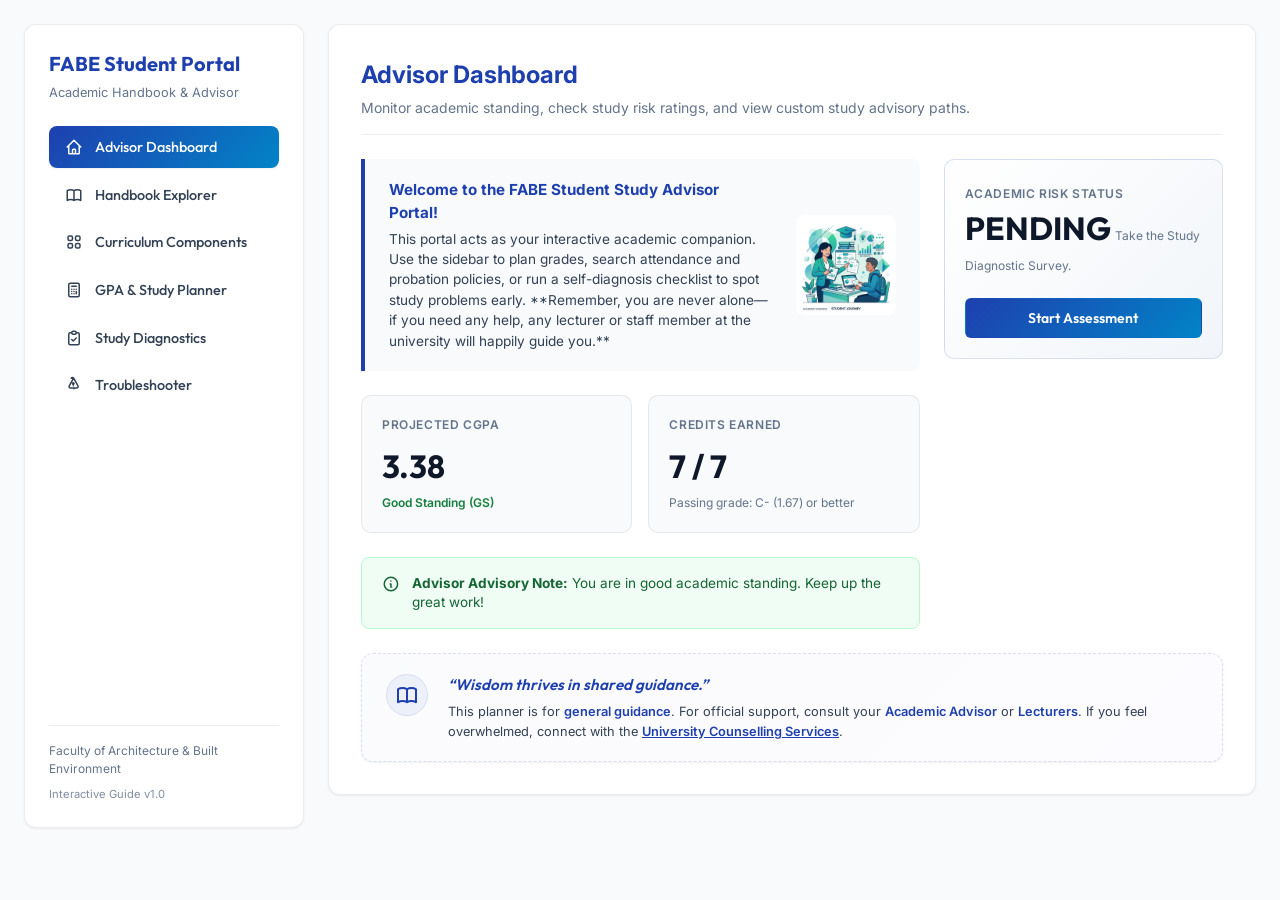
==== Academic Handbook/index.html @ 0830753e "Populate Curriculum Components tab with detailed graduation credits and MPU requirements data" ====
<!DOCTYPE html>
<html lang="en">
<head>
    <meta charset="UTF-8">
    <meta name="viewport" content="width=device-width, initial-scale=1.0">
    <title>FABE Academic Handbook & Student Study Advisor</title>
    <meta name="description" content="Interactive academic advisor, GPA planner, study risk diagnostic tool, and academic regulations explorer for FABE students.">
    <link rel="stylesheet" href="style.css">
</head>
<body>
    <div class="app-container">
        <!-- Sidebar Navigation -->
        <aside class="app-sidebar">
            <div class="sidebar-header">
                <h2>FABE Student Portal</h2>
                <p>Academic Handbook & Advisor</p>
            </div>
            
            <nav>
                <ul class="nav-menu">
                    <li class="nav-item">
                        <button class="active" data-tab="dashboard">
                            <svg viewBox="0 0 24 24"><path stroke-linecap="round" stroke-linejoin="round" stroke-width="2" d="M3 12l2-2m0 0l7-7 7 7M5 10v10a1 1 0 001 1h3m10-11l2 2m-2-2v10a1 1 0 01-1 1h-3m-6 0a1 1 0 001-1v-4a1 1 0 011-1h2a1 1 0 011 1v4a1 1 0 001 1m-6 0h6"/></svg>
                            Advisor Dashboard
                        </button>
                    </li>
                    <li class="nav-item">
                        <button data-tab="search">
                            <svg viewBox="0 0 24 24"><path stroke-linecap="round" stroke-linejoin="round" stroke-width="2" d="M12 6.253v13m0-13C10.832 5.477 9.246 5 7.5 5S4.168 5.477 3 6.253v13C4.168 18.477 5.754 18 7.5 18s3.332.477 4.5 1.253m0-13C13.168 5.477 14.754 5 16.5 5c1.747 0 3.332.477 4.5 1.253v13C19.832 18.477 18.247 18 16.5 18c-1.746 0-3.332.477-4.5 1.253"/></svg>
                            Handbook Explorer
                        </button>
                    </li>
                    <li class="nav-item">
                        <button data-tab="curriculum">
                            <svg viewBox="0 0 24 24" fill="none" stroke="currentColor" stroke-width="2"><path stroke-linecap="round" stroke-linejoin="round" d="M4 6a2 2 0 012-2h2a2 2 0 012 2v2a2 2 0 01-2 2H6a2 2 0 01-2-2V6zM14 6a2 2 0 012-2h2a2 2 0 012 2v2a2 2 0 01-2 2h-2a2 2 0 01-2-2V6zM4 16a2 2 0 012-2h2a2 2 0 012 2v2a2 2 0 01-2 2H6a2 2 0 01-2-2v-2zM14 16a2 2 0 012-2h2a2 2 0 012 2v2a2 2 0 01-2 2h-2a2 2 0 01-2-2v-2z"/></svg>
                            Curriculum Components
                        </button>
                    </li>
                    <li class="nav-item">
                        <button data-tab="planner">
                            <svg viewBox="0 0 24 24"><path stroke-linecap="round" stroke-linejoin="round" stroke-width="2" d="M9 7h6m0 10v-3m-3 3h.01M9 17h.01M9 14h.01M12 14h.01M15 11h.01M12 11h.01M9 11h.01M7 21h10a2 2 0 002-2V5a2 2 0 00-2-2H7a2 2 0 00-2 2v14a2 2 0 002 2z"/></svg>
                            GPA & Study Planner
                        </button>
                    </li>
                    <li class="nav-item">
                        <button data-tab="diagnose">
                            <svg viewBox="0 0 24 24"><path stroke-linecap="round" stroke-linejoin="round" stroke-width="2" d="M9 5H7a2 2 0 00-2 2v12a2 2 0 002 2h10a2 2 0 002-2V7a2 2 0 00-2-2h-2M9 5a2 2 0 002 2h2a2 2 0 002-2M9 5a2 2 0 012-2h2a2 2 0 012 2m-6 9l2 2 4-4"/></svg>
                            Study Diagnostics
                        </button>
                    </li>
                    <li class="nav-item">
                        <button data-tab="tree">
                            <svg viewBox="0 0 24 24"><path stroke-linecap="round" stroke-linejoin="round" stroke-width="2" d="M8.257 3.099c.765-1.36 2.722-1.36 3.486 0l5.58 9.92c.75 1.334-.213 2.98-1.742 2.98H7.42c-1.53 0-2.493-1.646-1.743-2.98l5.58-9.92zM11 13h.01M12 17h.01M12 10a1 1 0 11-2 0 1 1 0 012 0z"/></svg>
                            Troubleshooter
                        </button>
                    </li>
                </ul>
            </nav>
            
            <div class="sidebar-footer">
                <div>Faculty of Architecture & Built Environment</div>
                <div style="font-size: 0.7rem; opacity: 0.8;">Interactive Guide v1.0</div>
            </div>
        </aside>

        <!-- Main Content Area -->
        <main class="app-content">
            
            <!-- PANEL 1: DASHBOARD -->
            <div class="panel-card" id="dashboard-panel">
                <header class="panel-header">
                    <h1 class="panel-title">Advisor Dashboard</h1>
                    <p class="panel-subtitle">Monitor academic standing, check study risk ratings, and view custom study advisory paths.</p>
                </header>

                <div class="dashboard-grid">
                    <div class="dashboard-main">
                        <div class="info-box">
                            <div class="info-box-text">
                                <h4>Welcome to the FABE Student Study Advisor Portal!</h4>
                                <p>This portal acts as your interactive academic companion. Use the sidebar to plan grades, search attendance and probation policies, or run a self-diagnosis checklist to spot study problems early. **Remember, you are never alone—if you need any help, any lecturer or staff member at the university will happily guide you.**</p>
                            </div>
                            <img src="advisor_illustration.png" alt="Academic Advisor" class="info-box-img">
                        </div>

                        <div class="metric-row">
                            <div class="stat-card">
                                <span class="stat-label">Projected CGPA</span>
                                <span class="stat-val" id="dash-cgpa-val">0.00</span>
                                <span class="stat-desc" id="dash-standing-val">Good Standing (GS)</span>
                            </div>
                            <div class="stat-card">
                                <span class="stat-label">Credits Earned</span>
                                <span class="stat-val" id="dash-credits-val">0 / 0</span>
                                <span class="stat-desc">Passing grade: C- (1.67) or better</span>
                            </div>
                        </div>

                        <div id="dash-advisor-advice">
                            <!-- Injected dynamically based on CGPA status -->
                        </div>
                    </div>

                    <div class="dashboard-side">
                        <div class="stat-card" style="background: linear-gradient(135deg, var(--bg-secondary) 0%, var(--bg-tertiary) 100%); min-height: 200px; display: flex; flex-direction: column; justify-content: space-between; border-color: rgba(30, 64, 175, 0.15);">
                            <div>
                                <span class="stat-label">Academic Risk Status</span>
                                <span class="stat-val" id="dash-risk-val">PENDING</span>
                                <span class="stat-desc" id="dash-risk-desc" style="margin-top: 0.5rem; line-height: 1.4;">Take the diagnostic questionnaire to evaluate your academic safety score.</span>
                            </div>
                            <div class="dash-assessment-actions" style="margin-top: 1rem; display: flex; flex-direction: column; gap: 0.5rem; width: 100%;">
                                <button class="btn btn-primary" id="dash-start-assessment-btn" style="width: 100%; justify-content: center;">
                                    Start Assessment
                                </button>
                                <button class="btn btn-secondary" id="dash-view-results-btn" style="width: 100%; justify-content: center; display: none;">
                                    View Results
                                </button>
                                <button class="btn btn-accent" id="dash-retake-assessment-btn" style="width: 100%; justify-content: center; display: none;">
                                    Retake Assessment
                                </button>
                            </div>
                        </div>
                    </div>
                </div>
                <!-- Advisory Wisdom & Disclaimer -->
                <div class="wisdom-card" style="margin-top: 1.5rem;">
                    <div class="wisdom-icon">
                        <svg width="24" height="24" fill="none" stroke="currentColor" stroke-width="2" viewBox="0 0 24 24"><path stroke-linecap="round" stroke-linejoin="round" d="M12 6.253v13m0-13C10.832 5.477 9.246 5 7.5 5S4.168 5.477 3 6.253v13C4.168 18.477 5.754 18 7.5 18s3.332.477 4.5 1.253m0-13C13.168 5.477 14.754 5 16.5 5c1.747 0 3.332.477 4.5 1.253v13C19.832 18.477 18.247 18 16.5 18c-1.746 0-3.332.477-4.5 1.253"/></svg>
                    </div>
                    <div class="wisdom-content">
                        <p class="wisdom-text">“Wisdom thrives in shared guidance.”</p>
                        <p class="wisdom-disclaimer">This planner is for <strong>general guidance</strong>. For official support, consult your <strong>Academic Advisor</strong> or <strong>Lecturers</strong>. If you feel overwhelmed, connect with the <a href="https://klust.edu.my/current-students/klust-counselling-services/" target="_blank" style="color: var(--color-blue); font-weight: 600; text-decoration: underline;">University Counselling Services</a>.</p>
                    </div>
                </div>
            </div>

            <!-- PANEL 2: HANDBOOK SEARCH -->
            <div class="panel-card" id="search-panel" style="display: none;">
                <header class="panel-header">
                    <h1 class="panel-title">Handbook Explorer</h1>
                    <p class="panel-subtitle">Search rules on attendance limits, repeats, graduation benchmarks, and deferment guidelines.</p>
                </header>

                <div class="search-wrapper">
                    <div class="search-box-container">
                        <svg fill="none" stroke="currentColor" viewBox="0 0 24 24"><path stroke-linecap="round" stroke-linejoin="round" stroke-width="2" d="M21 21l-6-6m2-5a7 7 0 11-14 0 7 7 0 0114 0z"/></svg>
                        <input type="text" class="search-input" id="faq-search-input" placeholder="Search regulations (e.g., 'attendance', 'probation', 'repeating')...">
                    </div>

                    <div class="faq-list" id="faq-list-container">
                        <!-- Populated dynamically -->
                    </div>
                </div>
            </div>

            <!-- PANEL 2.5: CURRICULUM COMPONENTS -->
            <div class="panel-card" id="curriculum-panel" style="display: none;">
                <header class="panel-header">
                    <h1 class="panel-title">Curriculum Structure & Components</h1>
                    <p class="panel-subtitle">Understand the credit requirements, course classifications, and MPU categories at FABE.</p>
                </header>

                <div class="curriculum-layout" style="display: flex; flex-direction: column; gap: 2rem;">
                    <!-- Overview section -->
                    <div style="background: linear-gradient(135deg, rgba(30, 64, 175, 0.02) 0%, rgba(109, 40, 217, 0.02) 100%); border: 1px solid var(--border-color); border-radius: 12px; padding: 1.5rem;">
                        <h2 style="font-family: var(--font-heading); color: var(--text-primary); margin-bottom: 0.5rem; font-size: 1.4rem; font-weight: 700;">Curriculum Structure</h2>
                        <p style="font-size: 0.95rem; color: var(--text-secondary); line-height: 1.6; margin-bottom: 1.5rem;">
                            Each academic program is composed of three main categories of subjects. Students must fulfill the credit requirements for all categories to be eligible for graduation.
                        </p>
                        
                        <div class="curriculum-grid" style="display: grid; grid-template-columns: repeat(auto-fit, minmax(280px, 1fr)); gap: 1.25rem;">
                            <!-- Category 1 -->
                            <div class="stat-card" style="display: flex; flex-direction: column; gap: 0.5rem; height: 100%; border-color: rgba(30, 64, 175, 0.1); background: var(--bg-primary);">
                                <h3 style="font-family: var(--font-heading); font-size: 1.1rem; color: var(--color-blue); font-weight: 700;">1. Core Courses</h3>
                                <p style="font-size: 0.85rem; color: var(--text-secondary); line-height: 1.5;">
                                    These are compulsory major subjects that form the fundamental knowledge of your chosen field of study. The detailed list of core courses for each semester can be found in the <span style="font-weight: 600; color: var(--color-blue);">GPA & Study Planner</span> tab.
                                </p>
                            </div>
                            <!-- Category 2 -->
                            <div class="stat-card" style="display: flex; flex-direction: column; gap: 0.5rem; height: 100%; border-color: rgba(30, 64, 175, 0.1); background: var(--bg-primary);">
                                <h3 style="font-family: var(--font-heading); font-size: 1.1rem; color: var(--color-emerald); font-weight: 700;">2. MPU / University Subjects</h3>
                                <p style="font-size: 0.85rem; color: var(--text-secondary); line-height: 1.5;">
                                    These are compulsory subjects mandated by the Ministry of Higher Education Malaysia. All students must pass these subjects. The specific requirements and subject options for Diploma and Bachelor programs are detailed below on this page.
                                </p>
                            </div>
                            <!-- Category 3 -->
                            <div class="stat-card" style="display: flex; flex-direction: column; gap: 0.5rem; height: 100%; border-color: rgba(30, 64, 175, 0.1); background: var(--bg-primary);">
                                <h3 style="font-family: var(--font-heading); font-size: 1.1rem; color: var(--color-amber); font-weight: 700;">3. Elective Courses</h3>
                                <p style="font-size: 0.85rem; color: var(--text-secondary); line-height: 1.5;">
                                    These courses allow students to explore specific areas of interest within their broader field. Students can choose from a predefined list of subjects to meet the elective credit requirements.
                                </p>
                            </div>
                        </div>
                    </div>

                    <!-- Graduation Progress Section -->
                    <div style="border: 1px solid var(--border-color); border-radius: 12px; padding: 1.5rem; background: var(--bg-secondary);">
                        <h2 style="font-family: var(--font-heading); color: var(--text-primary); margin-bottom: 0.5rem; font-size: 1.4rem; font-weight: 700;">Tracking Graduation Progress</h2>
                        <p style="font-size: 0.95rem; color: var(--text-secondary); line-height: 1.6; margin-bottom: 1rem;">
                            To graduate, a student must successfully complete all required credits from the three subject categories. Select a program below to inspect its credit distribution.
                        </p>

                        <!-- Program Selectors -->
                        <div class="program-selector-buttons" id="curr-program-selectors" style="display: flex; gap: 0.5rem; flex-wrap: wrap; margin-bottom: 1.5rem;">
                            <!-- Rendered dynamically -->
                        </div>

                        <!-- Active Program Credit Card -->
                        <div id="curr-credit-card-container">
                            <!-- Rendered dynamically -->
                        </div>
                    </div>

                    <!-- MPU Details Section -->
                    <div style="border: 1px solid var(--border-color); border-radius: 12px; padding: 1.5rem; background: var(--bg-secondary);">
                        <h2 style="font-family: var(--font-heading); color: var(--text-primary); margin-bottom: 0.5rem; font-size: 1.4rem; font-weight: 700;">MPU / University Subjects Details</h2>
                        <p style="font-size: 0.95rem; color: var(--text-secondary); line-height: 1.6; margin-bottom: 1rem;">
                            The tables below show the required subjects and selection rules for each program level.
                        </p>

                        <!-- Student Category Selectors -->
                        <div class="mpu-selector-buttons" id="curr-mpu-selectors" style="display: flex; gap: 0.5rem; flex-wrap: wrap; margin-bottom: 1.5rem;">
                            <!-- Rendered dynamically -->
                        </div>

                        <!-- Active MPU Rules and Tables -->
                        <div id="curr-mpu-tables-container" style="display: flex; flex-direction: column; gap: 1.5rem;">
                            <!-- Rendered dynamically -->
                        </div>
                    </div>

                    <!-- Advisory Wisdom Card -->
                    <div class="wisdom-card">
                        <div class="wisdom-icon">
                            <svg width="24" height="24" fill="none" stroke="currentColor" stroke-width="2" viewBox="0 0 24 24"><path stroke-linecap="round" stroke-linejoin="round" d="M12 6.253v13m0-13C10.832 5.477 9.246 5 7.5 5S4.168 5.477 3 6.253v13C4.168 18.477 5.754 18 7.5 18s3.332.477 4.5 1.253m0-13C13.168 5.477 14.754 5 16.5 5c1.747 0 3.332.477 4.5 1.253v13C19.832 18.477 18.247 18 16.5 18c-1.746 0-3.332.477-4.5 1.253"/></svg>
                        </div>
                        <div class="wisdom-content">
                            <p class="wisdom-text">“Wisdom thrives in shared guidance.”</p>
                            <p class="wisdom-disclaimer">This planner is for <strong>general guidance</strong>. For official support, consult your <strong>Academic Advisor</strong> or <strong>Lecturers</strong>. If you feel overwhelmed, connect with the <a href="https://klust.edu.my/current-students/klust-counselling-services/" target="_blank" style="color: var(--color-blue); font-weight: 600; text-decoration: underline;">University Counselling Services</a>.</p>
                        </div>
                    </div>
                </div>
            </div>

            <!-- PANEL 3: GPA PLANNER -->
            <div class="panel-card" id="planner-panel" style="display: none;">
                <header class="panel-header">
                    <h1 class="panel-title">GPA & Study Planner</h1>
                    <p class="panel-subtitle">Import your syllabus path, log current semesters, and simulate grades to forecast CGPA.</p>
                </header>

                <div class="planner-layout">
                    <!-- Setup and Import Row -->
                    <div class="setup-card">
                        <div class="form-group">
                            <label for="planner-program-select">Load Syllabus Template</label>
                            <select class="select-input" id="planner-program-select">
                                <!-- Populated dynamically -->
                            </select>
                        </div>
                        <div style="margin-left: auto; display: flex; gap: 0.5rem;">
                            <button class="btn btn-secondary" id="btn-clear-planner">Reset Planner</button>
                            <button class="btn btn-accent" id="btn-print-planner">
                                <svg width="16" height="16" fill="none" stroke="currentColor" stroke-width="2" viewBox="0 0 24 24"><path stroke-linecap="round" stroke-linejoin="round" d="M17 17h2a2 2 0 002-2v-4a2 2 0 00-2-2H5a2 2 0 00-2 2v4a2 2 0 002 2h2m2 4h10a2 2 0 002-2v-4a2 2 0 00-2-2H9a2 2 0 00-2 2v4a2 2 0 002 2zm8-12V5a2 2 0 00-2-2H9a2 2 0 00-2 2v4h10z"/></svg>
                                Print Plan
                            </button>
                            <button class="btn btn-primary" id="btn-add-semester">+ Add Semester</button>
                        </div>
                    </div>

                    <!-- Planner Summary Cards -->
                    <div class="metric-row">
                        <div class="stat-card">
                            <span class="stat-label">Projected CGPA</span>
                            <span class="stat-val" id="planner-cgpa-val">0.00</span>
                            <span class="stat-desc">Target CGPA needed: 2.00+</span>
                        </div>
                        <div class="stat-card">
                            <span class="stat-label">Planned Credits</span>
                            <span class="stat-val" id="planner-credits-val">0</span>
                            <span class="stat-desc">Fails excluded from completed count</span>
                        </div>
                    </div>

                    <div id="planner-alerts-container">
                        <!-- Warnings injected dynamically -->
                    </div>

                    <!-- Semesters List -->
                    <div class="semesters-container" id="semesters-container">
                        <!-- Populated dynamically -->
                    </div>
                </div>
                <!-- Advisory Wisdom & Disclaimer -->
                <div class="wisdom-card" style="margin-top: 1.5rem;">
                    <div class="wisdom-icon">
                        <svg width="24" height="24" fill="none" stroke="currentColor" stroke-width="2" viewBox="0 0 24 24"><path stroke-linecap="round" stroke-linejoin="round" d="M12 6.253v13m0-13C10.832 5.477 9.246 5 7.5 5S4.168 5.477 3 6.253v13C4.168 18.477 5.754 18 7.5 18s3.332.477 4.5 1.253m0-13C13.168 5.477 14.754 5 16.5 5c1.747 0 3.332.477 4.5 1.253v13C19.832 18.477 18.247 18 16.5 18c-1.746 0-3.332.477-4.5 1.253"/></svg>
                    </div>
                    <div class="wisdom-content">
                        <p class="wisdom-text">“Wisdom thrives in shared guidance.”</p>
                        <p class="wisdom-disclaimer">This planner is for <strong>general guidance</strong>. For official support, consult your <strong>Academic Advisor</strong> or <strong>Lecturers</strong>. If you feel overwhelmed, connect with the <a href="https://klust.edu.my/current-students/klust-counselling-services/" target="_blank" style="color: var(--color-blue); font-weight: 600; text-decoration: underline;">University Counselling Services</a>.</p>
                    </div>
                </div>
            </div>

            <!-- PANEL 4: STUDY DIAGNOSTIC -->
            <div class="panel-card" id="diagnose-panel" style="display: none;">
                <header class="panel-header">
                    <h1 class="panel-title">Academic Study Diagnostic</h1>
                    <p class="panel-subtitle">A self-assessment survey designed to highlight study obstacles and supply recovery tips.</p>
                </header>

                <!-- Screen 1: Intro -->
                <div class="survey-screen" id="survey-intro">
                    <div style="text-align: center; max-width: 600px; margin: 3rem auto;">
                        <svg width="64" height="64" fill="none" stroke="var(--color-blue)" viewBox="0 0 24 24" style="margin-bottom: 1.5rem;"><path stroke-linecap="round" stroke-linejoin="round" stroke-width="1.5" d="M9 5H7a2 2 0 00-2 2v12a2 2 0 002 2h10a2 2 0 002-2V7a2 2 0 00-2-2h-2M9 5a2 2 0 002 2h2a2 2 0 002-2M9 5a2 2 0 012-2h2a2 2 0 012 2m-3 7h3m-3 4h3m-6-4h.01M9 16h.01"/></svg>
                        <h3 style="font-family: var(--font-heading); font-size: 1.5rem; margin-bottom: 0.75rem;">Study Habits & Risk Assessment</h3>
                        <p style="color: var(--text-secondary); line-height: 1.6; margin-bottom: 1.5rem;">
                            Answer 7 simple questions about your class attendance, submissions, time management, and study environment. We will analyze your inputs and generate a customized action plan with recommendations from the Academic Handbook.
                        </p>
                        <button class="btn btn-primary" id="btn-start-survey">Begin Assessment</button>
                    </div>
                </div>

                <!-- Screen 2: Wizard -->
                <div class="survey-screen" id="survey-wizard" style="display: none;">
                    <div class="diagnostic-wizard">
                        <div class="wizard-progress">
                            <div class="progress-bar-container">
                                <div class="progress-bar-fill" id="survey-progress-bar"></div>
                            </div>
                            <span class="progress-text" id="survey-progress-text">Question 1 of 7</span>
                        </div>

                        <div id="wizard-body">
                            <!-- Question rendered dynamically -->
                        </div>

                        <div class="wizard-actions">
                            <button class="btn btn-secondary" id="btn-survey-prev" disabled>Back</button>
                            <button class="btn btn-primary" id="btn-survey-next" disabled>Next</button>
                        </div>
                    </div>
                </div>

                <!-- Screen 3: Results -->
                <div class="survey-screen" id="survey-results" style="display: none;">
                    <div class="results-card">
                        <div class="result-header-badge" id="result-badge">
                            <!-- Risk label and score -->
                        </div>
                        
                        <div id="result-standing-text" style="color: var(--text-secondary); line-height: 1.6;">
                            <!-- Brief explanation -->
                        </div>

                        <div class="checklist-card" style="border: 1px solid var(--border-color); border-radius: 10px; padding: 1.5rem;">
                            <div class="checklist-title-area">
                                <h4 style="font-family: var(--font-heading); color: var(--color-blue); font-size: 1.05rem;">Recommended Recovery Checklist</h4>
                            </div>
                            <ul class="steps-checklist" id="result-checklist" style="margin-top: 1rem;">
                                <!-- Actions checklist list items -->
                            </ul>
                        </div>
                        <!-- Advisory Wisdom & Disclaimer -->
                        <div class="wisdom-card" style="margin-top: 1.5rem; border-color: rgba(30, 64, 175, 0.1);">
                            <div class="wisdom-icon">
                                <svg width="24" height="24" fill="none" stroke="currentColor" stroke-width="2" viewBox="0 0 24 24"><path stroke-linecap="round" stroke-linejoin="round" d="M12 6.253v13m0-13C10.832 5.477 9.246 5 7.5 5S4.168 5.477 3 6.253v13C4.168 18.477 5.754 18 7.5 18s3.332.477 4.5 1.253m0-13C13.168 5.477 14.754 5 16.5 5c1.747 0 3.332.477 4.5 1.253v13C19.832 18.477 18.247 18 16.5 18c-1.746 0-3.332.477-4.5 1.253"/></svg>
                            </div>
                            <div class="wisdom-content">
                                <p class="wisdom-text">“Wisdom thrives in shared guidance.”</p>
                                <p class="wisdom-disclaimer">This planner is for <strong>general guidance</strong>. For official support, consult your <strong>Academic Advisor</strong> or <strong>Lecturers</strong>. If you feel overwhelmed, connect with the <a href="https://klust.edu.my/current-students/klust-counselling-services/" target="_blank" style="color: var(--color-blue); font-weight: 600; text-decoration: underline;">University Counselling Services</a>.</p>
                            </div>
                        </div>

                        <div style="display: flex; gap: 0.5rem; justify-content: flex-end; margin-top: 1.5rem;">
                            <button class="btn btn-secondary" id="btn-survey-restart">Retake Assessment</button>
                        </div>
                    </div>
                </div>
            </div>

            <!-- PANEL 5: TROUBLESHOOTER (DECISION TREE) -->
            <div class="panel-card" id="tree-panel" style="display: none;">
                <header class="panel-header">
                    <h1 class="panel-title">Academic Troubleshooter</h1>
                    <p class="panel-subtitle">Interactive decision tree guiding you to the right forms and rules for your current issues.</p>
                </header>

                <div class="tree-container">
                    <div class="tree-bubble">
                        <p class="tree-question" id="tree-node-text">What academic issue are you facing today?</p>
                    </div>

                    <div class="tree-choices" id="tree-node-choices">
                        <!-- Choices buttons populated dynamically -->
                    </div>
                </div>
                
                <div style="display: flex; justify-content: flex-end; margin-top: 1rem;">
                    <button class="btn btn-secondary" id="btn-tree-restart">Restart Troubleshooter</button>
                </div>
            </div>
            
        </main>
    </div>

    <!-- Scripts -->
    <script src="handbook_data.js"></script>
    <script src="app.js"></script>
</body>
</html>
---- Academic Handbook/style.css ----
@import url('https://fonts.googleapis.com/css2?family=Outfit:wght@300;400;500;600;700&family=Inter:wght@300;400;500;600&display=swap');

:root {
    --bg-primary: #f8fafc;
    --bg-secondary: #ffffff;
    --bg-tertiary: #f1f5f9;
    --glass-bg: rgba(255, 255, 255, 0.9);
    --glass-border: rgba(15, 23, 42, 0.08);
    --border-color: rgba(15, 23, 42, 0.08);
    
    --color-cyan: #0284c7;
    --color-blue: #1e40af;
    --color-emerald: #15803d;
    --color-amber: #b45309;
    --color-crimson: #be123c;
    --color-purple: #6d28d9;
    
    --text-primary: #0f172a;
    --text-secondary: #334155;
    --text-muted: #64748b;
    
    --shadow-sm: 0 1px 3px 0 rgba(0, 0, 0, 0.05), 0 1px 2px -1px rgba(0, 0, 0, 0.05);
    --shadow-md: 0 4px 6px -1px rgba(0, 0, 0, 0.05), 0 2px 4px -2px rgba(0, 0, 0, 0.05);
    --shadow-lg: 0 10px 15px -3px rgba(0, 0, 0, 0.08), 0 4px 6px -4px rgba(0, 0, 0, 0.08);
    --shadow-glow: 0 0 10px rgba(30, 64, 175, 0.1);
    
    --font-heading: 'Outfit', sans-serif;
    --font-body: 'Inter', sans-serif;
    
    --transition-fast: 0.2s ease;
    --transition-normal: 0.3s cubic-bezier(0.4, 0, 0.2, 1);
}

* {
    margin: 0;
    padding: 0;
    box-sizing: border-box;
}

body {
    background-color: var(--bg-primary);
    color: var(--text-primary);
    font-family: var(--font-body);
    min-height: 100vh;
    line-height: 1.5;
}

/* Dashboard Layout */
.app-container {
    max-width: 1400px;
    margin: 0 auto;
    padding: 1.5rem;
    display: flex;
    gap: 1.5rem;
    min-height: calc(100vh - 3rem);
}

/* Sidebar Navigation */
.app-sidebar {
    width: 280px;
    flex-shrink: 0;
    background: var(--bg-secondary);
    border: 1px solid var(--border-color);
    border-radius: 12px;
    padding: 1.5rem;
    display: flex;
    flex-direction: column;
    gap: 1.5rem;
    box-shadow: var(--shadow-sm);
}

.sidebar-header {
    display: flex;
    flex-direction: column;
    gap: 0.25rem;
}

.sidebar-header h2 {
    font-size: 1.25rem;
    color: var(--color-blue);
    font-family: var(--font-heading);
}

.sidebar-header p {
    font-size: 0.8rem;
    color: var(--text-muted);
}

.nav-menu {
    list-style: none;
    display: flex;
    flex-direction: column;
    gap: 0.35rem;
}

.nav-item button {
    width: 100%;
    text-align: left;
    background: none;
    border: none;
    padding: 0.75rem 1rem;
    border-radius: 8px;
    font-family: var(--font-heading);
    font-size: 0.9rem;
    font-weight: 500;
    color: var(--text-secondary);
    cursor: pointer;
    display: flex;
    align-items: center;
    gap: 0.75rem;
    transition: var(--transition-fast);
}

.nav-item button:hover {
    background: var(--bg-tertiary);
    color: var(--color-blue);
}

.nav-item button.active {
    background: linear-gradient(135deg, var(--color-blue) 0%, var(--color-cyan) 100%);
    color: #ffffff;
    box-shadow: var(--shadow-sm);
}

.nav-item button svg {
    width: 18px;
    height: 18px;
    fill: none;
    stroke: currentColor;
    stroke-width: 2;
}

.sidebar-footer {
    margin-top: auto;
    padding-top: 1rem;
    border-top: 1px solid var(--border-color);
    font-size: 0.75rem;
    color: var(--text-muted);
    display: flex;
    flex-direction: column;
    gap: 0.5rem;
}

/* Content Area */
.app-content {
    flex-grow: 1;
    display: flex;
    flex-direction: column;
    gap: 1.5rem;
    min-width: 0;
}

.panel-card {
    background: var(--bg-secondary);
    border: 1px solid var(--border-color);
    border-radius: 12px;
    padding: 2rem;
    box-shadow: var(--shadow-sm);
    min-height: 500px;
}

.panel-header {
    margin-bottom: 1.5rem;
    border-bottom: 1px solid var(--border-color);
    padding-bottom: 1rem;
}

.panel-title {
    font-size: 1.5rem;
    color: var(--color-blue);
    margin-bottom: 0.25rem;
}

.panel-subtitle {
    font-size: 0.875rem;
    color: var(--text-muted);
}

/* Dashboard Tab Styles */
.dashboard-grid {
    display: grid;
    grid-template-columns: 2fr 1fr;
    gap: 1.5rem;
}

@media (max-width: 1024px) {
    .dashboard-grid {
        grid-template-columns: 1fr;
    }
}

.metric-row {
    display: grid;
    grid-template-columns: repeat(auto-fit, minmax(200px, 1fr));
    gap: 1rem;
    margin-bottom: 1.5rem;
}

.stat-card {
    background: var(--bg-primary);
    border: 1px solid var(--border-color);
    padding: 1.25rem;
    border-radius: 10px;
    display: flex;
    flex-direction: column;
    justify-content: space-between;
    min-height: 110px;
    transition: var(--transition-fast);
}

.stat-card:hover {
    border-color: var(--color-blue);
    transform: translateY(-2px);
}

.stat-label {
    font-size: 0.75rem;
    text-transform: uppercase;
    letter-spacing: 0.05em;
    font-weight: 600;
    color: var(--text-muted);
}

.stat-val {
    font-size: 2rem;
    font-weight: 700;
    font-family: var(--font-heading);
    color: var(--text-primary);
    margin-top: 0.5rem;
}

.stat-desc {
    font-size: 0.75rem;
    color: var(--text-muted);
    margin-top: 0.25rem;
}

.stat-desc.danger { color: var(--color-crimson); font-weight: 600; }
.stat-desc.warning { color: var(--color-amber); font-weight: 600; }
.stat-desc.success { color: var(--color-emerald); font-weight: 600; }

.info-box {
    background: var(--bg-primary);
    border-left: 4px solid var(--color-blue);
    padding: 1.25rem 1.5rem;
    border-radius: 0 8px 8px 0;
    margin-bottom: 1.5rem;
    display: flex;
    align-items: center;
    gap: 1.5rem;
}

.info-box-text {
    flex-grow: 1;
}

.info-box-img {
    width: 100px;
    height: 100px;
    object-fit: contain;
    border-radius: 8px;
    flex-shrink: 0;
    display: block;
}

@media (max-width: 580px) {
    .info-box {
        flex-direction: column-reverse;
        align-items: flex-start;
        gap: 1rem;
    }
}

.info-box h4 {
    color: var(--color-blue);
    font-size: 0.95rem;
    margin-bottom: 0.25rem;
}

.info-box p {
    font-size: 0.85rem;
    color: var(--text-secondary);
}

/* Search Tab Styles */
.search-wrapper {
    display: flex;
    flex-direction: column;
    gap: 1.5rem;
}

.search-box-container {
    position: relative;
}

.search-input {
    width: 100%;
    padding: 0.85rem 1rem 0.85rem 2.75rem;
    border-radius: 10px;
    border: 1px solid var(--border-color);
    font-family: var(--font-body);
    font-size: 0.95rem;
    background: var(--bg-primary);
    color: var(--text-primary);
    transition: var(--transition-fast);
}

.search-input:focus {
    outline: none;
    border-color: var(--color-blue);
    background: var(--bg-secondary);
    box-shadow: 0 0 0 3px rgba(30, 64, 175, 0.1);
}

.search-box-container svg {
    position: absolute;
    left: 1rem;
    top: 50%;
    transform: translateY(-50%);
    width: 18px;
    height: 18px;
    color: var(--text-muted);
    pointer-events: none;
}

.faq-list {
    display: flex;
    flex-direction: column;
    gap: 0.75rem;
}

.faq-item {
    border: 1px solid var(--border-color);
    border-radius: 8px;
    overflow: hidden;
    background: var(--bg-secondary);
    transition: var(--transition-fast);
}

.faq-item:hover {
    border-color: rgba(30, 64, 175, 0.3);
}

.faq-question {
    width: 100%;
    padding: 1.25rem;
    text-align: left;
    background: none;
    border: none;
    font-family: var(--font-heading);
    font-size: 1rem;
    font-weight: 600;
    color: var(--text-primary);
    cursor: pointer;
    display: flex;
    justify-content: space-between;
    align-items: center;
}

.faq-question svg {
    width: 18px;
    height: 18px;
    transition: transform var(--transition-fast);
}

.faq-item.active .faq-question svg {
    transform: rotate(180deg);
    color: var(--color-blue);
}

.faq-answer {
    padding: 0 1.25rem 1.25rem 1.25rem;
    font-size: 0.9rem;
    color: var(--text-secondary);
    line-height: 1.6;
    display: none;
    border-top: 1px dashed var(--border-color);
    background: var(--bg-primary);
}

.faq-answer p {
    margin-bottom: 0.75rem;
}

.faq-answer p:last-child {
    margin-bottom: 0;
}

.faq-answer strong {
    color: var(--text-primary);
}

.faq-answer ul, .faq-answer ol {
    margin-left: 1.5rem;
    margin-bottom: 0.75rem;
}

.faq-category-badge {
    font-size: 0.7rem;
    padding: 0.15rem 0.5rem;
    border-radius: 4px;
    background: var(--bg-tertiary);
    color: var(--text-muted);
    font-weight: 600;
    margin-left: 0.75rem;
}

/* GPA Planner Styles */
.planner-layout {
    display: flex;
    flex-direction: column;
    gap: 1.5rem;
}

.setup-card {
    background: var(--bg-primary);
    border: 1px solid var(--border-color);
    padding: 1.25rem;
    border-radius: 10px;
    display: flex;
    flex-wrap: wrap;
    align-items: center;
    gap: 1.25rem;
}

.form-group {
    display: flex;
    flex-direction: column;
    gap: 0.35rem;
}

.form-group label {
    font-size: 0.75rem;
    font-weight: 600;
    text-transform: uppercase;
    letter-spacing: 0.05em;
    color: var(--text-muted);
}

.select-input, .text-input {
    padding: 0.5rem 0.75rem;
    border-radius: 6px;
    border: 1px solid var(--border-color);
    font-family: var(--font-body);
    font-size: 0.85rem;
    background: var(--bg-secondary);
    min-width: 200px;
}

.semesters-container {
    display: flex;
    flex-direction: column;
    gap: 1.5rem;
}

.semester-block {
    border: 1px solid var(--border-color);
    border-radius: 10px;
    overflow: hidden;
    box-shadow: var(--shadow-sm);
}

.semester-header {
    background: var(--bg-tertiary);
    padding: 0.75rem 1.25rem;
    display: flex;
    justify-content: space-between;
    align-items: center;
    border-bottom: 1px solid var(--border-color);
}

.semester-title {
    font-family: var(--font-heading);
    font-size: 1.05rem;
    font-weight: 600;
    color: var(--color-blue);
    display: flex;
    align-items: center;
    gap: 0.75rem;
}

.semester-summary {
    font-size: 0.8rem;
    color: var(--text-muted);
    font-weight: 500;
}

.semester-body {
    padding: 1rem 1.25rem;
    background: var(--bg-secondary);
}

.course-table {
    width: 100%;
    border-collapse: collapse;
    margin-bottom: 1rem;
    text-align: left;
}

.course-table th {
    font-size: 0.75rem;
    font-weight: 600;
    text-transform: uppercase;
    color: var(--text-muted);
    padding: 0.5rem 0.75rem;
    border-bottom: 2px solid var(--border-color);
}

.course-table td {
    padding: 0.5rem 0.75rem;
    border-bottom: 1px solid var(--border-color);
    font-size: 0.875rem;
}

.course-table input, .course-table select {
    padding: 0.35rem 0.5rem;
    border-radius: 4px;
    border: 1px solid var(--border-color);
    font-family: var(--font-body);
    font-size: 0.85rem;
    width: 100%;
}

.course-table td.actions {
    text-align: center;
    width: 50px;
}

.btn-icon {
    background: none;
    border: none;
    cursor: pointer;
    color: var(--text-muted);
    display: inline-flex;
    align-items: center;
    justify-content: center;
    padding: 0.25rem;
    border-radius: 4px;
    transition: var(--transition-fast);
}

.btn-icon:hover {
    color: var(--color-crimson);
    background: rgba(190, 18, 60, 0.05);
}

.btn-add-course {
    background: none;
    border: 1px dashed var(--color-cyan);
    color: var(--color-cyan);
    font-family: var(--font-heading);
    font-size: 0.8rem;
    font-weight: 600;
    padding: 0.4rem 0.75rem;
    border-radius: 6px;
    cursor: pointer;
    display: inline-flex;
    align-items: center;
    gap: 0.35rem;
    transition: var(--transition-fast);
}

.btn-add-course:hover {
    background: rgba(2, 132, 199, 0.05);
    border-style: solid;
}

.btn-danger-outline {
    background: none;
    border: 1px solid rgba(190, 18, 60, 0.2);
    color: var(--color-crimson);
    font-family: var(--font-heading);
    font-size: 0.8rem;
    font-weight: 600;
    padding: 0.35rem 0.75rem;
    border-radius: 6px;
    cursor: pointer;
    transition: var(--transition-fast);
}

.btn-danger-outline:hover {
    background: rgba(190, 18, 60, 0.05);
}

.btn {
    font-family: var(--font-heading);
    font-weight: 500;
    font-size: 0.875rem;
    padding: 0.625rem 1.25rem;
    border-radius: 6px;
    border: 1px solid transparent;
    cursor: pointer;
    display: inline-flex;
    align-items: center;
    gap: 0.5rem;
    transition: var(--transition-fast);
}

.btn-primary {
    background: linear-gradient(135deg, var(--color-blue) 0%, var(--color-cyan) 100%);
    color: #ffffff;
    font-weight: 600;
}
.btn-primary:hover {
    transform: translateY(-1px);
    filter: brightness(1.05);
}

.btn-secondary {
    background: var(--bg-secondary);
    color: var(--text-secondary);
    border-color: var(--border-color);
}
.btn-secondary:hover {
    background: var(--bg-tertiary);
}

/* Diagnostic Survey Styles */
.diagnostic-wizard {
    display: flex;
    flex-direction: column;
    gap: 1.5rem;
}

.wizard-progress {
    display: flex;
    align-items: center;
    gap: 1rem;
    margin-bottom: 1rem;
}

.progress-bar-container {
    flex-grow: 1;
    height: 8px;
    background: var(--bg-tertiary);
    border-radius: 4px;
    overflow: hidden;
}

.progress-bar-fill {
    height: 100%;
    width: 0%;
    background: linear-gradient(135deg, var(--color-blue) 0%, var(--color-cyan) 100%);
    transition: width var(--transition-normal);
}

.progress-text {
    font-size: 0.8rem;
    color: var(--text-muted);
    font-weight: 600;
    min-width: 80px;
    text-align: right;
}

.question-card {
    background: var(--bg-primary);
    border: 1px solid var(--border-color);
    padding: 2rem;
    border-radius: 10px;
    display: flex;
    flex-direction: column;
    gap: 1.25rem;
}

.question-category {
    font-size: 0.7rem;
    font-weight: 700;
    letter-spacing: 0.05em;
    text-transform: uppercase;
    color: var(--color-cyan);
}

.question-text {
    font-family: var(--font-heading);
    font-size: 1.2rem;
    font-weight: 600;
    color: var(--text-primary);
}

.options-list {
    display: flex;
    flex-direction: column;
    gap: 0.75rem;
    list-style: none;
}

.option-item {
    border: 1px solid var(--border-color);
    border-radius: 8px;
    background: var(--bg-secondary);
    padding: 1rem 1.25rem;
    cursor: pointer;
    transition: var(--transition-fast);
    display: flex;
    align-items: center;
    gap: 0.75rem;
    font-size: 0.95rem;
}

.option-item:hover {
    border-color: var(--color-blue);
    background: rgba(30, 64, 175, 0.02);
}

.option-item.selected {
    border-color: var(--color-blue);
    background: rgba(30, 64, 175, 0.05);
    font-weight: 600;
    box-shadow: var(--shadow-sm);
}

.option-radio {
    width: 18px;
    height: 18px;
    border-radius: 50%;
    border: 2px solid var(--text-muted);
    display: flex;
    align-items: center;
    justify-content: center;
    flex-shrink: 0;
}

.option-item.selected .option-radio {
    border-color: var(--color-blue);
}

.option-item.selected .option-radio::after {
    content: '';
    width: 10px;
    height: 10px;
    border-radius: 50%;
    background: var(--color-blue);
}

.wizard-actions {
    display: flex;
    justify-content: space-between;
    margin-top: 1rem;
}

/* Diagnosis Results */
.results-card {
    display: flex;
    flex-direction: column;
    gap: 1.5rem;
}

.result-header-badge {
    padding: 1.5rem;
    border-radius: 10px;
    color: white;
    text-align: center;
    display: flex;
    flex-direction: column;
    gap: 0.5rem;
}

.result-header-badge.low {
    background: linear-gradient(135deg, var(--color-emerald) 0%, #166534 100%);
}
.result-header-badge.medium {
    background: linear-gradient(135deg, var(--color-amber) 0%, #92400e 100%);
}
.result-header-badge.high {
    background: linear-gradient(135deg, var(--color-crimson) 0%, #991b1b 100%);
}

.result-title {
    font-family: var(--font-heading);
    font-size: 1.5rem;
    font-weight: 700;
}

.result-score {
    font-size: 0.9rem;
    opacity: 0.9;
}

.checklist-title-area {
    display: flex;
    justify-content: space-between;
    align-items: center;
    margin-bottom: 0.5rem;
}

.steps-checklist {
    list-style: none;
    display: flex;
    flex-direction: column;
    gap: 0.5rem;
}

.steps-checklist li {
    background: var(--bg-primary);
    border: 1px solid var(--border-color);
    padding: 0.75rem 1rem;
    border-radius: 6px;
    font-size: 0.85rem;
    color: var(--text-secondary);
    display: flex;
    align-items: flex-start;
    gap: 0.75rem;
    line-height: 1.4;
}

.steps-checklist li strong {
    color: var(--text-primary);
}

.steps-checklist li svg {
    flex-shrink: 0;
    margin-top: 2px;
}

/* Decision Tree Styles */
.tree-container {
    display: flex;
    flex-direction: column;
    align-items: center;
    gap: 1.5rem;
    background: var(--bg-primary);
    border: 1px solid var(--border-color);
    padding: 2.5rem;
    border-radius: 12px;
    min-height: 350px;
    justify-content: center;
}

.tree-bubble {
    background: var(--bg-secondary);
    border: 1px solid var(--border-color);
    border-radius: 12px;
    padding: 1.5rem 2rem;
    box-shadow: var(--shadow-sm);
    max-width: 600px;
    width: 100%;
    text-align: center;
    position: relative;
}

.tree-question {
    font-family: var(--font-heading);
    font-size: 1.15rem;
    font-weight: 600;
    color: var(--color-blue);
    line-height: 1.5;
}

.tree-choices {
    display: flex;
    flex-direction: column;
    gap: 0.75rem;
    width: 100%;
    max-width: 500px;
}

.tree-choice-btn {
    background: var(--bg-secondary);
    border: 1px solid var(--border-color);
    border-radius: 8px;
    padding: 0.9rem 1.25rem;
    font-family: var(--font-body);
    font-size: 0.9rem;
    font-weight: 500;
    color: var(--text-secondary);
    cursor: pointer;
    transition: var(--transition-fast);
    box-shadow: var(--shadow-sm);
    text-align: left;
    display: flex;
    justify-content: space-between;
    align-items: center;
}

.tree-choice-btn:hover {
    border-color: var(--color-blue);
    color: var(--color-blue);
    background: rgba(30, 64, 175, 0.01);
}

.tree-choice-btn svg {
    color: var(--text-muted);
    transition: transform var(--transition-fast);
}

.tree-choice-btn:hover svg {
    transform: translateX(4px);
    color: var(--color-blue);
}

.result-rich-text {
    line-height: 1.6;
    font-size: 0.9rem;
    color: var(--text-secondary);
    text-align: left;
}

.result-rich-text ul {
    margin-left: 1.5rem;
    margin-top: 0.5rem;
}

/* Warnings and Badges */
.badge {
    display: inline-block;
    padding: 0.25rem 0.5rem;
    border-radius: 4px;
    font-size: 0.75rem;
    font-weight: 600;
}

.badge-success { background: rgba(21, 128, 61, 0.1); color: var(--color-emerald); }
.badge-warning { background: rgba(180, 83, 9, 0.1); color: var(--color-amber); }
.badge-danger { background: rgba(190, 18, 60, 0.1); color: var(--color-crimson); }

.alert-banner {
    padding: 1rem 1.25rem;
    border-radius: 8px;
    border: 1px solid transparent;
    font-size: 0.85rem;
    display: flex;
    align-items: flex-start;
    gap: 0.75rem;
    line-height: 1.4;
}

.alert-banner.warning {
    background: #fffbeb;
    border-color: #fde68a;
    color: #92400e;
}

.alert-banner.danger {
    background: #fef2f2;
    border-color: #fca5a5;
    color: #991b1b;
}

.alert-banner.success {
    background: #f0fdf4;
    border-color: #bbf7d0;
    color: #166534;
}

/* Embedding optimizations for narrow contexts (e.g. Google Sites) */
@media (max-width: 768px) {
    .app-container {
        flex-direction: column;
        padding: 1rem;
    }
    
    .app-sidebar {
        width: 100%;
        gap: 1rem;
    }
    
    .panel-card {
        padding: 1.25rem;
    }
}

.btn-accent {
    background: linear-gradient(135deg, var(--color-cyan) 0%, var(--color-purple) 100%);
    color: #ffffff;
    font-weight: 600;
}
.btn-accent:hover {
    transform: translateY(-1px);
    filter: brightness(1.05);
}

/* Wisdom Card & Advisory Disclaimer */
.wisdom-card {
    background: linear-gradient(135deg, rgba(30, 64, 175, 0.02) 0%, rgba(109, 40, 217, 0.02) 100%);
    border: 1px dashed rgba(30, 64, 175, 0.15);
    border-radius: 12px;
    padding: 1.25rem 1.5rem;
    display: flex;
    gap: 1.25rem;
    align-items: flex-start;
    box-shadow: var(--shadow-sm);
    transition: var(--transition-fast);
}
.wisdom-card:hover {
    border-color: rgba(30, 64, 175, 0.3);
    background: linear-gradient(135deg, rgba(30, 64, 175, 0.03) 0%, rgba(109, 40, 217, 0.03) 100%);
}
.wisdom-icon {
    color: var(--color-blue);
    background: rgba(30, 64, 175, 0.06);
    border-radius: 50%;
    padding: 0.5rem;
    display: flex;
    align-items: center;
    justify-content: center;
    flex-shrink: 0;
    border: 1px solid rgba(30, 64, 175, 0.1);
}
.wisdom-content {
    display: flex;
    flex-direction: column;
    gap: 0.4rem;
}
.wisdom-text {
    font-family: var(--font-heading);
    font-size: 0.95rem;
    font-weight: 600;
    color: var(--color-blue);
    font-style: italic;
    line-height: 1.4;
}
.wisdom-disclaimer {
    font-size: 0.8rem;
    color: var(--text-secondary);
    line-height: 1.55;
}
.wisdom-disclaimer strong {
    color: var(--color-blue);
    font-weight: 600;
}

.curr-tab-btn {
    padding: 0.5rem 1rem;
    border-radius: 8px;
    font-size: 0.85rem;
    font-weight: 600;
    background: var(--bg-primary);
    border: 1px solid var(--border-color);
    color: var(--text-secondary);
    cursor: pointer;
    transition: all 0.2s ease;
}
.curr-tab-btn.active {
    background: var(--color-blue);
    border-color: var(--color-blue);
    color: white;
    box-shadow: 0 4px 12px rgba(30, 64, 175, 0.15);
}
.curr-tab-btn:hover:not(.active) {
    border-color: var(--text-muted);
    background: rgba(30, 64, 175, 0.04);
}

/* Print Styles */
@media print {
    body {
        background: #ffffff !important;
        color: #000000 !important;
        font-size: 11pt !important;
    }
    
    .app-sidebar,
    .setup-card,
    .btn,
    .delete-sem-btn,
    .delete-row-btn,
    .btn-add-course,
    header.panel-header p,
    .nav-sidebar,
    .sidebar-footer,
    .stat-desc {
        display: none !important;
    }
    
    .app-container {
        display: block !important;
        padding: 0 !important;
        margin: 0 !important;
    }
    
    .app-content {
        display: block !important;
        padding: 0 !important;
        margin: 0 !important;
        width: 100% !important;
    }
    
    .panel-card {
        display: none !important;
        border: none !important;
        box-shadow: none !important;
        background: none !important;
        padding: 0 !important;
        margin: 0 !important;
    }
    
    #planner-panel {
        display: block !important;
        width: 100% !important;
    }
    
    .metric-row {
        display: flex !important;
        flex-direction: row !important;
        gap: 1rem !important;
        margin-bottom: 20px !important;
    }
    
    .stat-card {
        border: 1px solid #cbd5e1 !important;
        flex: 1 !important;
        padding: 10px !important;
        background: none !important;
        box-shadow: none !important;
        border-radius: 6px !important;
    }
    
    .stat-val {
        font-size: 1.5rem !important;
        color: #000000 !important;
    }
    
    .semester-block {
        page-break-inside: avoid;
        margin-bottom: 30px !important;
        border: 1px solid #cbd5e1 !important;
        box-shadow: none !important;
        background: none !important;
        border-radius: 6px !important;
    }
    
    .semester-header {
        border-bottom: 1px solid #cbd5e1 !important;
        padding-bottom: 8px !important;
        margin-bottom: 12px !important;
    }
    
    .semester-header h3 {
        color: #000000 !important;
        font-size: 1.2rem !important;
    }
    
    table {
        border-collapse: collapse !important;
        width: 100% !important;
        margin-top: 10px !important;
    }
    
    th, td {
        border: 1px solid #cbd5e1 !important;
        padding: 6px 10px !important;
        text-align: left !important;
        font-size: 10pt !important;
    }
    
    th {
        background-color: #f1f5f9 !important;
        color: #000000 !important;
        font-weight: 600 !important;
        -webkit-print-color-adjust: exact;
        print-color-adjust: exact;
    }
    
    .select-input, .text-input {
        border: none !important;
        background: transparent !important;
        box-shadow: none !important;
        appearance: none;
        color: #000000 !important;
        padding: 0 !important;
        font-size: 10pt !important;
        width: 100% !important;
    }
    
    select.course-grade-select {
        pointer-events: none;
    }
}
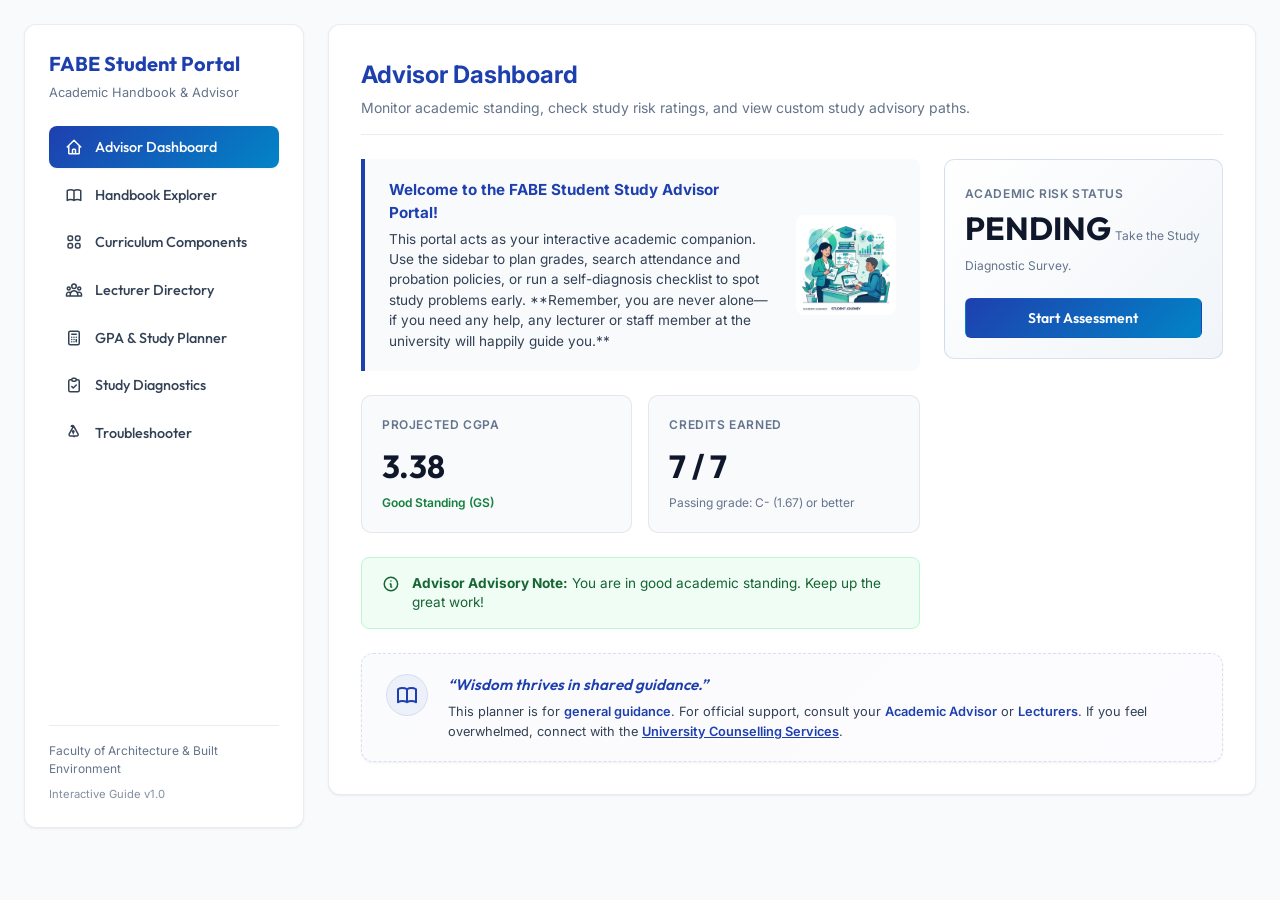
==== commit 35467f62: "Create Lecturer Directory tab with 23 staff profiles and update email domain to @klust.edu.my" ====
--- a/Academic Handbook/index.html
+++ b/Academic Handbook/index.html
@@ -37,6 +37,12 @@
                         </button>
                     </li>
                     <li class="nav-item">
+                        <button data-tab="lecturers">
+                            <svg viewBox="0 0 24 24" fill="none" stroke="currentColor" stroke-width="2"><path stroke-linecap="round" stroke-linejoin="round" d="M17 20h5v-2a3 3 0 00-5.356-1.857M17 20H7m10 0v-2c0-.656-.126-1.283-.356-1.857M7 20H2v-2a3 3 0 015.356-1.857M7 20v-2c0-.656.126-1.283.356-1.857m0 0a5.002 5.002 0 019.288 0M15 7a3 3 0 11-6 0 3 3 0 016 0zm6 3a2 2 0 11-4 0 2 2 0 014 0zM7 10a2 2 0 11-4 0 2 2 0 014 0z"/></svg>
+                            Lecturer Directory
+                        </button>
+                    </li>
+                    <li class="nav-item">
                         <button data-tab="planner">
                             <svg viewBox="0 0 24 24"><path stroke-linecap="round" stroke-linejoin="round" stroke-width="2" d="M9 7h6m0 10v-3m-3 3h.01M9 17h.01M9 14h.01M12 14h.01M15 11h.01M12 11h.01M9 11h.01M7 21h10a2 2 0 002-2V5a2 2 0 00-2-2H7a2 2 0 00-2 2v14a2 2 0 002 2z"/></svg>
                             GPA & Study Planner
@@ -242,6 +248,36 @@
                 </div>
             </div>
 
+            <!-- PANEL 2.7: LECTURER DIRECTORY -->
+            <div class="panel-card" id="lecturers-panel" style="display: none;">
+                <header class="panel-header">
+                    <h1 class="panel-title">Lecturer Directory</h1>
+                    <p class="panel-subtitle">Find contact information, qualifications, and areas of specialization for FABE staff.</p>
+                </header>
+
+                <div class="lecturers-layout" style="display: flex; flex-direction: column; gap: 1.5rem;">
+                    <!-- Search and filters -->
+                    <div style="display: flex; gap: 1rem; flex-wrap: wrap;">
+                        <div class="search-box-container" style="flex: 2; min-width: 250px; position: relative;">
+                            <svg fill="none" stroke="currentColor" viewBox="0 0 24 24" style="position: absolute; left: 1rem; top: 50%; transform: translateY(-50%); width: 1.25rem; height: 1.25rem; color: var(--text-muted);"><path stroke-linecap="round" stroke-linejoin="round" stroke-width="2" d="M21 21l-6-6m2-5a7 7 0 11-14 0 7 7 0 0114 0z"/></svg>
+                            <input type="text" class="search-input" id="lecturer-search-input" placeholder="Search lecturers (e.g. name, specialization, program)..." style="padding-left: 3rem; width: 100%;">
+                        </div>
+                        <select class="select-input" id="lecturer-program-filter" style="flex: 1; min-width: 180px;">
+                            <option value="all">All Departments / Roles</option>
+                            <option value="architecture">Architecture</option>
+                            <option value="quantity-surveying">Quantity Surveying</option>
+                            <option value="landscape-architecture">Landscape Architecture</option>
+                            <option value="management">Management & Others</option>
+                        </select>
+                    </div>
+
+                    <!-- Directory Grid -->
+                    <div class="lecturer-grid" id="lecturers-grid-container" style="display: grid; grid-template-columns: repeat(auto-fill, minmax(280px, 1fr)); gap: 1.25rem;">
+                        <!-- Rendered dynamically -->
+                    </div>
+                </div>
+            </div>
+
             <!-- PANEL 3: GPA PLANNER -->
             <div class="panel-card" id="planner-panel" style="display: none;">
                 <header class="panel-header">
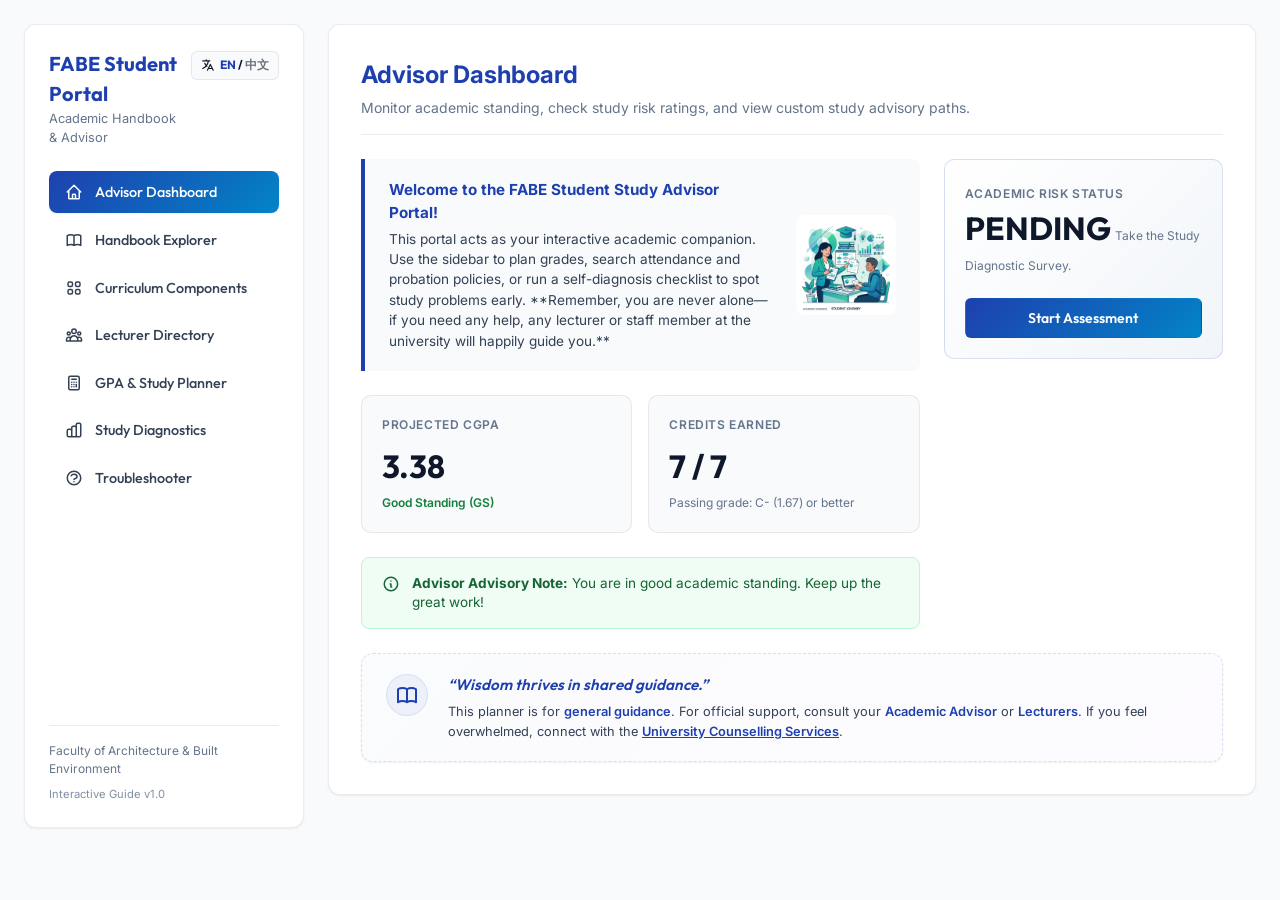
==== commit af54d085: "Add interactive EN / 中文 language toggle button and bilingual i18n support" ====
--- a/Academic Handbook/index.html
+++ b/Academic Handbook/index.html
@@ -12,8 +12,16 @@
         <!-- Sidebar Navigation -->
         <aside class="app-sidebar">
             <div class="sidebar-header">
-                <h2>FABE Student Portal</h2>
-                <p>Academic Handbook & Advisor</p>
+                <div style="display: flex; justify-content: space-between; align-items: flex-start; gap: 0.5rem;">
+                    <div>
+                        <h2 data-i18n="portal_title">FABE Student Portal</h2>
+                        <p data-i18n="portal_subtitle">Academic Handbook & Advisor</p>
+                    </div>
+                    <button id="btn-lang-toggle" class="btn btn-secondary" style="padding: 0.3rem 0.55rem; font-size: 0.75rem; font-weight: 700; border-radius: 6px; display: flex; align-items: center; gap: 0.35rem; background: var(--bg-primary); border: 1px solid var(--border-color); color: var(--text-primary); cursor: pointer; transition: all 0.2s ease; flex-shrink: 0; margin-top: 2px;" title="Switch Language / 切换语言">
+                        <svg width="14" height="14" fill="none" stroke="currentColor" viewBox="0 0 24 24"><path stroke-linecap="round" stroke-linejoin="round" stroke-width="2" d="M3 5h12M9 3v2m1.048 9.5A18.022 18.022 0 016.412 9m6.088 9h7M11 21l5-10 5 10M12.751 5C11.783 10.77 8.07 15.61 3 18.129"/></svg>
+                        <span id="lang-toggle-label"><strong style="color: var(--color-blue);">EN</strong> / <span style="opacity: 0.6;">中文</span></span>
+                    </button>
+                </div>
             </div>
             
             <nav>
@@ -21,43 +29,43 @@
                     <li class="nav-item">
                         <button class="active" data-tab="dashboard">
                             <svg viewBox="0 0 24 24"><path stroke-linecap="round" stroke-linejoin="round" stroke-width="2" d="M3 12l2-2m0 0l7-7 7 7M5 10v10a1 1 0 001 1h3m10-11l2 2m-2-2v10a1 1 0 01-1 1h-3m-6 0a1 1 0 001-1v-4a1 1 0 011-1h2a1 1 0 011 1v4a1 1 0 001 1m-6 0h6"/></svg>
-                            Advisor Dashboard
+                            <span data-i18n="nav_dashboard">Advisor Dashboard</span>
                         </button>
                     </li>
                     <li class="nav-item">
                         <button data-tab="search">
                             <svg viewBox="0 0 24 24"><path stroke-linecap="round" stroke-linejoin="round" stroke-width="2" d="M12 6.253v13m0-13C10.832 5.477 9.246 5 7.5 5S4.168 5.477 3 6.253v13C4.168 18.477 5.754 18 7.5 18s3.332.477 4.5 1.253m0-13C13.168 5.477 14.754 5 16.5 5c1.747 0 3.332.477 4.5 1.253v13C19.832 18.477 18.247 18 16.5 18c-1.746 0-3.332.477-4.5 1.253"/></svg>
-                            Handbook Explorer
+                            <span data-i18n="nav_search">Handbook Explorer</span>
                         </button>
                     </li>
                     <li class="nav-item">
                         <button data-tab="curriculum">
                             <svg viewBox="0 0 24 24" fill="none" stroke="currentColor" stroke-width="2"><path stroke-linecap="round" stroke-linejoin="round" d="M4 6a2 2 0 012-2h2a2 2 0 012 2v2a2 2 0 01-2 2H6a2 2 0 01-2-2V6zM14 6a2 2 0 012-2h2a2 2 0 012 2v2a2 2 0 01-2 2h-2a2 2 0 01-2-2V6zM4 16a2 2 0 012-2h2a2 2 0 012 2v2a2 2 0 01-2 2H6a2 2 0 01-2-2v-2zM14 16a2 2 0 012-2h2a2 2 0 012 2v2a2 2 0 01-2 2h-2a2 2 0 01-2-2v-2z"/></svg>
-                            Curriculum Components
+                            <span data-i18n="nav_curriculum">Curriculum Components</span>
                         </button>
                     </li>
                     <li class="nav-item">
                         <button data-tab="lecturers">
                             <svg viewBox="0 0 24 24" fill="none" stroke="currentColor" stroke-width="2"><path stroke-linecap="round" stroke-linejoin="round" d="M17 20h5v-2a3 3 0 00-5.356-1.857M17 20H7m10 0v-2c0-.656-.126-1.283-.356-1.857M7 20H2v-2a3 3 0 015.356-1.857M7 20v-2c0-.656.126-1.283.356-1.857m0 0a5.002 5.002 0 019.288 0M15 7a3 3 0 11-6 0 3 3 0 016 0zm6 3a2 2 0 11-4 0 2 2 0 014 0zM7 10a2 2 0 11-4 0 2 2 0 014 0z"/></svg>
-                            Lecturer Directory
+                            <span data-i18n="nav_lecturers">Lecturer Directory</span>
                         </button>
                     </li>
                     <li class="nav-item">
                         <button data-tab="planner">
                             <svg viewBox="0 0 24 24"><path stroke-linecap="round" stroke-linejoin="round" stroke-width="2" d="M9 7h6m0 10v-3m-3 3h.01M9 17h.01M9 14h.01M12 14h.01M15 11h.01M12 11h.01M9 11h.01M7 21h10a2 2 0 002-2V5a2 2 0 00-2-2H7a2 2 0 00-2 2v14a2 2 0 002 2z"/></svg>
-                            GPA & Study Planner
+                            <span data-i18n="nav_planner">GPA & Study Planner</span>
                         </button>
                     </li>
                     <li class="nav-item">
                         <button data-tab="diagnose">
-                            <svg viewBox="0 0 24 24"><path stroke-linecap="round" stroke-linejoin="round" stroke-width="2" d="M9 5H7a2 2 0 00-2 2v12a2 2 0 002 2h10a2 2 0 002-2V7a2 2 0 00-2-2h-2M9 5a2 2 0 002 2h2a2 2 0 002-2M9 5a2 2 0 012-2h2a2 2 0 012 2m-6 9l2 2 4-4"/></svg>
-                            Study Diagnostics
+                            <svg viewBox="0 0 24 24"><path stroke-linecap="round" stroke-linejoin="round" stroke-width="2" d="M9 19v-6a2 2 0 00-2-2H5a2 2 0 00-2 2v6a2 2 0 002 2h2a2 2 0 002-2zm0 0V9a2 2 0 012-2h2a2 2 0 012 2v10m-6 0a2 2 0 002 2h2a2 2 0 002-2m0 0V5a2 2 0 012-2h2a2 2 0 012 2v14a2 2 0 01-2 2h-2a2 2 0 01-2-2z"/></svg>
+                            <span data-i18n="nav_diagnose">Study Diagnostics</span>
                         </button>
                     </li>
                     <li class="nav-item">
                         <button data-tab="tree">
-                            <svg viewBox="0 0 24 24"><path stroke-linecap="round" stroke-linejoin="round" stroke-width="2" d="M8.257 3.099c.765-1.36 2.722-1.36 3.486 0l5.58 9.92c.75 1.334-.213 2.98-1.742 2.98H7.42c-1.53 0-2.493-1.646-1.743-2.98l5.58-9.92zM11 13h.01M12 17h.01M12 10a1 1 0 11-2 0 1 1 0 012 0z"/></svg>
-                            Troubleshooter
+                            <svg viewBox="0 0 24 24"><path stroke-linecap="round" stroke-linejoin="round" stroke-width="2" d="M8.228 9c.549-1.165 2.03-2 3.772-2 2.21 0 4 1.343 4 3 0 1.4-1.278 2.575-3.006 2.907-.542.104-.994.54-.994 1.093m0 3h.01M21 12a9 9 0 11-18 0 9 9 0 0118 0z"/></svg>
+                            <span data-i18n="nav_tree">Troubleshooter</span>
                         </button>
                     </li>
                 </ul>
@@ -75,8 +83,8 @@
             <!-- PANEL 1: DASHBOARD -->
             <div class="panel-card" id="dashboard-panel">
                 <header class="panel-header">
-                    <h1 class="panel-title">Advisor Dashboard</h1>
-                    <p class="panel-subtitle">Monitor academic standing, check study risk ratings, and view custom study advisory paths.</p>
+                    <h1 class="panel-title" data-i18n="dash_title">Advisor Dashboard</h1>
+                    <p class="panel-subtitle" data-i18n="dash_subtitle">Monitor academic standing, check study risk ratings, and view custom study advisory paths.</p>
                 </header>
 
                 <div class="dashboard-grid">
@@ -143,8 +151,8 @@
             <!-- PANEL 2: HANDBOOK SEARCH -->
             <div class="panel-card" id="search-panel" style="display: none;">
                 <header class="panel-header">
-                    <h1 class="panel-title">Handbook Explorer</h1>
-                    <p class="panel-subtitle">Search rules on attendance limits, repeats, graduation benchmarks, and deferment guidelines.</p>
+                    <h1 class="panel-title" data-i18n="search_title">Academic Handbook Explorer</h1>
+                    <p class="panel-subtitle" data-i18n="search_subtitle">Search official academic regulations, policies, and inclusive learning support.</p>
                 </header>
 
                 <div class="search-wrapper">
@@ -162,8 +170,8 @@
             <!-- PANEL 2.5: CURRICULUM COMPONENTS -->
             <div class="panel-card" id="curriculum-panel" style="display: none;">
                 <header class="panel-header">
-                    <h1 class="panel-title">Curriculum Structure & Components</h1>
-                    <p class="panel-subtitle">Understand the credit requirements, course classifications, and MPU categories at FABE.</p>
+                    <h1 class="panel-title" data-i18n="curriculum_title">Curriculum Components</h1>
+                    <p class="panel-subtitle" data-i18n="curriculum_subtitle">Overview of FABE program structures, credit distributions, and MPU requirement pillars.</p>
                 </header>
 
                 <div class="curriculum-layout" style="display: flex; flex-direction: column; gap: 2rem;">
@@ -251,8 +259,8 @@
             <!-- PANEL 2.7: LECTURER DIRECTORY -->
             <div class="panel-card" id="lecturers-panel" style="display: none;">
                 <header class="panel-header">
-                    <h1 class="panel-title">Lecturer Directory</h1>
-                    <p class="panel-subtitle">Find contact information, qualifications, and areas of specialization for FABE staff.</p>
+                    <h1 class="panel-title" data-i18n="lecturer_title">Lecturer Directory</h1>
+                    <p class="panel-subtitle" data-i18n="lecturer_subtitle">Find contact information, qualifications, and areas of specialization for FABE staff.</p>
                 </header>
 
                 <div class="lecturers-layout" style="display: flex; flex-direction: column; gap: 1.5rem;">
@@ -281,8 +289,8 @@
             <!-- PANEL 3: GPA PLANNER -->
             <div class="panel-card" id="planner-panel" style="display: none;">
                 <header class="panel-header">
-                    <h1 class="panel-title">GPA & Study Planner</h1>
-                    <p class="panel-subtitle">Import your syllabus path, log current semesters, and simulate grades to forecast CGPA.</p>
+                    <h1 class="panel-title" data-i18n="planner_title">GPA & Study Planner</h1>
+                    <p class="panel-subtitle" data-i18n="planner_subtitle">Import your syllabus path, log current semesters, and simulate grades to forecast CGPA.</p>
                 </header>
 
                 <div class="planner-layout">
@@ -342,8 +350,8 @@
             <!-- PANEL 4: STUDY DIAGNOSTIC -->
             <div class="panel-card" id="diagnose-panel" style="display: none;">
                 <header class="panel-header">
-                    <h1 class="panel-title">Academic Study Diagnostic</h1>
-                    <p class="panel-subtitle">A self-assessment survey designed to highlight study obstacles and supply recovery tips.</p>
+                    <h1 class="panel-title" data-i18n="diagnose_title">Study Diagnostics Wizard</h1>
+                    <p class="panel-subtitle" data-i18n="diagnose_subtitle">Answer an 8-step questionnaire to evaluate your study risks and generate recovery checklists.</p>
                 </header>
 
                 <!-- Screen 1: Intro -->
@@ -419,8 +427,8 @@
             <!-- PANEL 5: TROUBLESHOOTER (DECISION TREE) -->
             <div class="panel-card" id="tree-panel" style="display: none;">
                 <header class="panel-header">
-                    <h1 class="panel-title">Academic Troubleshooter</h1>
-                    <p class="panel-subtitle">Interactive decision tree guiding you to the right forms and rules for your current issues.</p>
+                    <h1 class="panel-title" data-i18n="tree_title">Academic Troubleshooter</h1>
+                    <p class="panel-subtitle" data-i18n="tree_subtitle">Interactive decision tree for common student scenarios, probation recovery, and iTnL accommodations.</p>
                 </header>
 
                 <div class="tree-container">
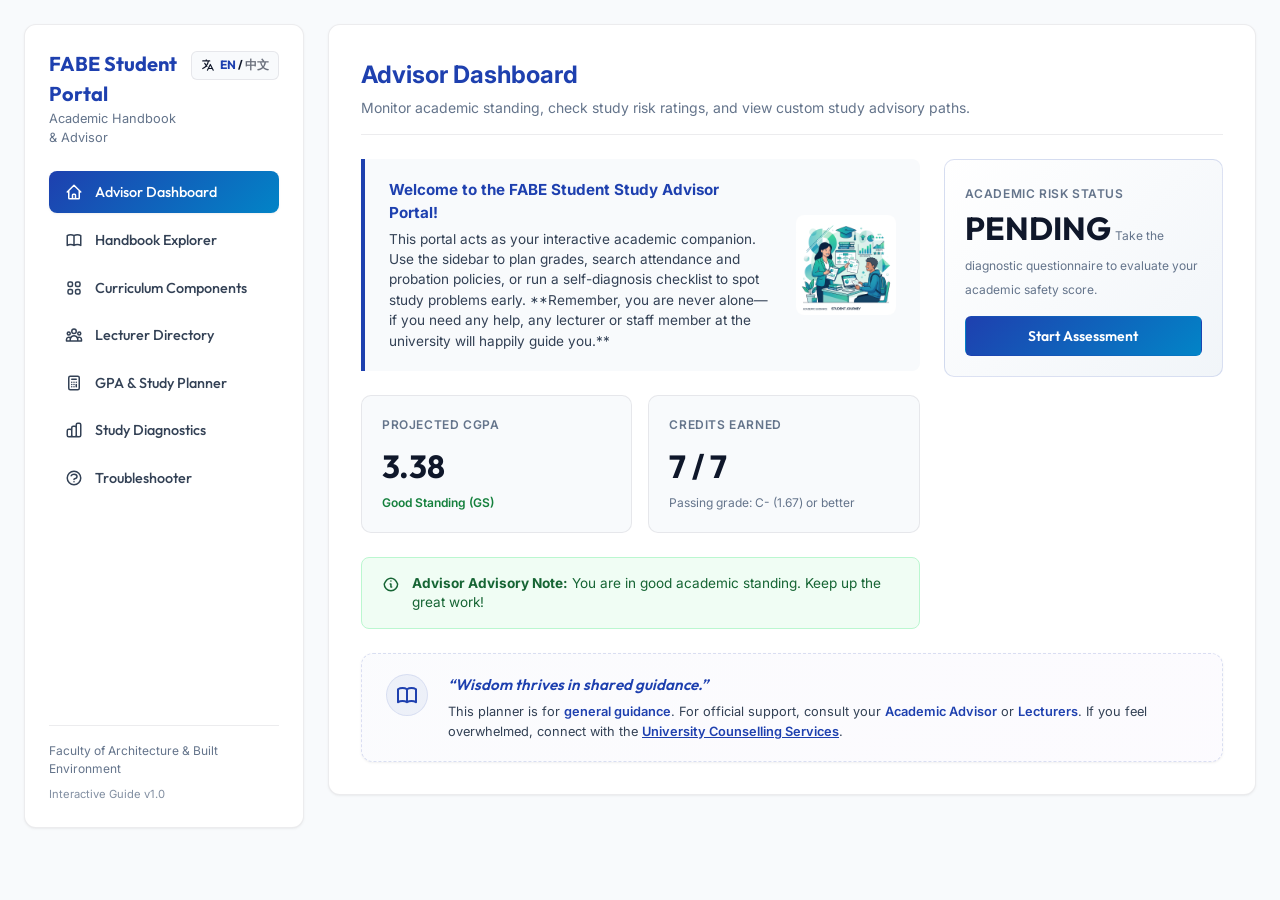
==== commit 6130f554: "Complete Chinese translation integration for Academic Advisor Dashboard and Handbook Explorer" ====
--- a/Academic Handbook/index.html
+++ b/Academic Handbook/index.html
@@ -17,9 +17,9 @@
                         <h2 data-i18n="portal_title">FABE Student Portal</h2>
                         <p data-i18n="portal_subtitle">Academic Handbook & Advisor</p>
                     </div>
-                    <button id="btn-lang-toggle" class="btn btn-secondary" style="padding: 0.3rem 0.55rem; font-size: 0.75rem; font-weight: 700; border-radius: 6px; display: flex; align-items: center; gap: 0.35rem; background: var(--bg-primary); border: 1px solid var(--border-color); color: var(--text-primary); cursor: pointer; transition: all 0.2s ease; flex-shrink: 0; margin-top: 2px;" title="Switch Language / 切换语言">
-                        <svg width="14" height="14" fill="none" stroke="currentColor" viewBox="0 0 24 24"><path stroke-linecap="round" stroke-linejoin="round" stroke-width="2" d="M3 5h12M9 3v2m1.048 9.5A18.022 18.022 0 016.412 9m6.088 9h7M11 21l5-10 5 10M12.751 5C11.783 10.77 8.07 15.61 3 18.129"/></svg>
-                        <span id="lang-toggle-label"><strong style="color: var(--color-blue);">EN</strong> / <span style="opacity: 0.6;">中文</span></span>
+                    <button id="btn-lang-toggle" type="button" onclick="window.toggleLanguage && window.toggleLanguage(event)" class="btn btn-secondary" style="padding: 0.3rem 0.55rem; font-size: 0.75rem; font-weight: 700; border-radius: 6px; display: flex; align-items: center; gap: 0.35rem; background: var(--bg-primary); border: 1px solid var(--border-color); color: var(--text-primary); cursor: pointer; transition: all 0.2s ease; flex-shrink: 0; margin-top: 2px;" title="Switch Language / 切换语言">
+                        <svg width="14" height="14" fill="none" stroke="currentColor" viewBox="0 0 24 24" style="pointer-events: none;"><path stroke-linecap="round" stroke-linejoin="round" stroke-width="2" d="M3 5h12M9 3v2m1.048 9.5A18.022 18.022 0 016.412 9m6.088 9h7M11 21l5-10 5 10M12.751 5C11.783 10.77 8.07 15.61 3 18.129"/></svg>
+                        <span id="lang-toggle-label" style="pointer-events: none;"><strong style="color: var(--color-blue);">EN</strong> / <span style="opacity: 0.6;">中文</span></span>
                     </button>
                 </div>
             </div>
@@ -91,22 +91,22 @@
                     <div class="dashboard-main">
                         <div class="info-box">
                             <div class="info-box-text">
-                                <h4>Welcome to the FABE Student Study Advisor Portal!</h4>
-                                <p>This portal acts as your interactive academic companion. Use the sidebar to plan grades, search attendance and probation policies, or run a self-diagnosis checklist to spot study problems early. **Remember, you are never alone—if you need any help, any lecturer or staff member at the university will happily guide you.**</p>
+                                <h4 data-i18n="dash_welcome_head">Welcome to the FABE Student Study Advisor Portal!</h4>
+                                <p data-i18n="dash_welcome_body">This portal acts as your interactive academic companion. Use the sidebar to plan grades, search attendance and probation policies, or run a self-diagnosis checklist to spot study problems early. **Remember, you are never alone—if you need any help, any lecturer or staff member at the university will happily guide you.**</p>
                             </div>
                             <img src="advisor_illustration.png" alt="Academic Advisor" class="info-box-img">
                         </div>
 
                         <div class="metric-row">
                             <div class="stat-card">
-                                <span class="stat-label">Projected CGPA</span>
+                                <span class="stat-label" data-i18n="dash_lbl_cgpa">Projected CGPA</span>
                                 <span class="stat-val" id="dash-cgpa-val">0.00</span>
                                 <span class="stat-desc" id="dash-standing-val">Good Standing (GS)</span>
                             </div>
                             <div class="stat-card">
-                                <span class="stat-label">Credits Earned</span>
+                                <span class="stat-label" data-i18n="dash_lbl_credits">Credits Earned</span>
                                 <span class="stat-val" id="dash-credits-val">0 / 0</span>
-                                <span class="stat-desc">Passing grade: C- (1.67) or better</span>
+                                <span class="stat-desc" data-i18n="dash_desc_pass_grade">Passing grade: C- (1.67) or better</span>
                             </div>
                         </div>
 
@@ -118,19 +118,19 @@
                     <div class="dashboard-side">
                         <div class="stat-card" style="background: linear-gradient(135deg, var(--bg-secondary) 0%, var(--bg-tertiary) 100%); min-height: 200px; display: flex; flex-direction: column; justify-content: space-between; border-color: rgba(30, 64, 175, 0.15);">
                             <div>
-                                <span class="stat-label">Academic Risk Status</span>
+                                <span class="stat-label" data-i18n="dash_lbl_risk_status">Academic Risk Status</span>
                                 <span class="stat-val" id="dash-risk-val">PENDING</span>
                                 <span class="stat-desc" id="dash-risk-desc" style="margin-top: 0.5rem; line-height: 1.4;">Take the diagnostic questionnaire to evaluate your academic safety score.</span>
                             </div>
                             <div class="dash-assessment-actions" style="margin-top: 1rem; display: flex; flex-direction: column; gap: 0.5rem; width: 100%;">
                                 <button class="btn btn-primary" id="dash-start-assessment-btn" style="width: 100%; justify-content: center;">
-                                    Start Assessment
+                                    <span data-i18n="dash_btn_start">Start Assessment</span>
                                 </button>
                                 <button class="btn btn-secondary" id="dash-view-results-btn" style="width: 100%; justify-content: center; display: none;">
-                                    View Results
+                                    <span data-i18n="dash_btn_view">View Results</span>
                                 </button>
                                 <button class="btn btn-accent" id="dash-retake-assessment-btn" style="width: 100%; justify-content: center; display: none;">
-                                    Retake Assessment
+                                    <span data-i18n="dash_btn_retake">Retake Assessment</span>
                                 </button>
                             </div>
                         </div>
@@ -142,8 +142,8 @@
                         <svg width="24" height="24" fill="none" stroke="currentColor" stroke-width="2" viewBox="0 0 24 24"><path stroke-linecap="round" stroke-linejoin="round" d="M12 6.253v13m0-13C10.832 5.477 9.246 5 7.5 5S4.168 5.477 3 6.253v13C4.168 18.477 5.754 18 7.5 18s3.332.477 4.5 1.253m0-13C13.168 5.477 14.754 5 16.5 5c1.747 0 3.332.477 4.5 1.253v13C19.832 18.477 18.247 18 16.5 18c-1.746 0-3.332.477-4.5 1.253"/></svg>
                     </div>
                     <div class="wisdom-content">
-                        <p class="wisdom-text">“Wisdom thrives in shared guidance.”</p>
-                        <p class="wisdom-disclaimer">This planner is for <strong>general guidance</strong>. For official support, consult your <strong>Academic Advisor</strong> or <strong>Lecturers</strong>. If you feel overwhelmed, connect with the <a href="https://klust.edu.my/current-students/klust-counselling-services/" target="_blank" style="color: var(--color-blue); font-weight: 600; text-decoration: underline;">University Counselling Services</a>.</p>
+                        <p class="wisdom-text" data-i18n="wisdom_quote">“Wisdom thrives in shared guidance.”</p>
+                        <p class="wisdom-disclaimer" data-i18n="wisdom_disclaimer">This planner is for <strong>general guidance</strong>. For official support, consult your <strong>Academic Advisor</strong> or <strong>Lecturers</strong>. If you feel overwhelmed, connect with the <a href="https://klust.edu.my/current-students/klust-counselling-services/" target="_blank" style="color: var(--color-blue); font-weight: 600; text-decoration: underline;">University Counselling Services</a>.</p>
                     </div>
                 </div>
             </div>
@@ -158,7 +158,7 @@
                 <div class="search-wrapper">
                     <div class="search-box-container">
                         <svg fill="none" stroke="currentColor" viewBox="0 0 24 24"><path stroke-linecap="round" stroke-linejoin="round" stroke-width="2" d="M21 21l-6-6m2-5a7 7 0 11-14 0 7 7 0 0114 0z"/></svg>
-                        <input type="text" class="search-input" id="faq-search-input" placeholder="Search regulations (e.g., 'attendance', 'probation', 'repeating')...">
+                        <input type="text" class="search-input" id="faq-search-input" data-i18n-placeholder="search_placeholder" placeholder="Search regulations (e.g., 'attendance', 'probation', 'repeating')...">
                     </div>
 
                     <div class="faq-list" id="faq-list-container">
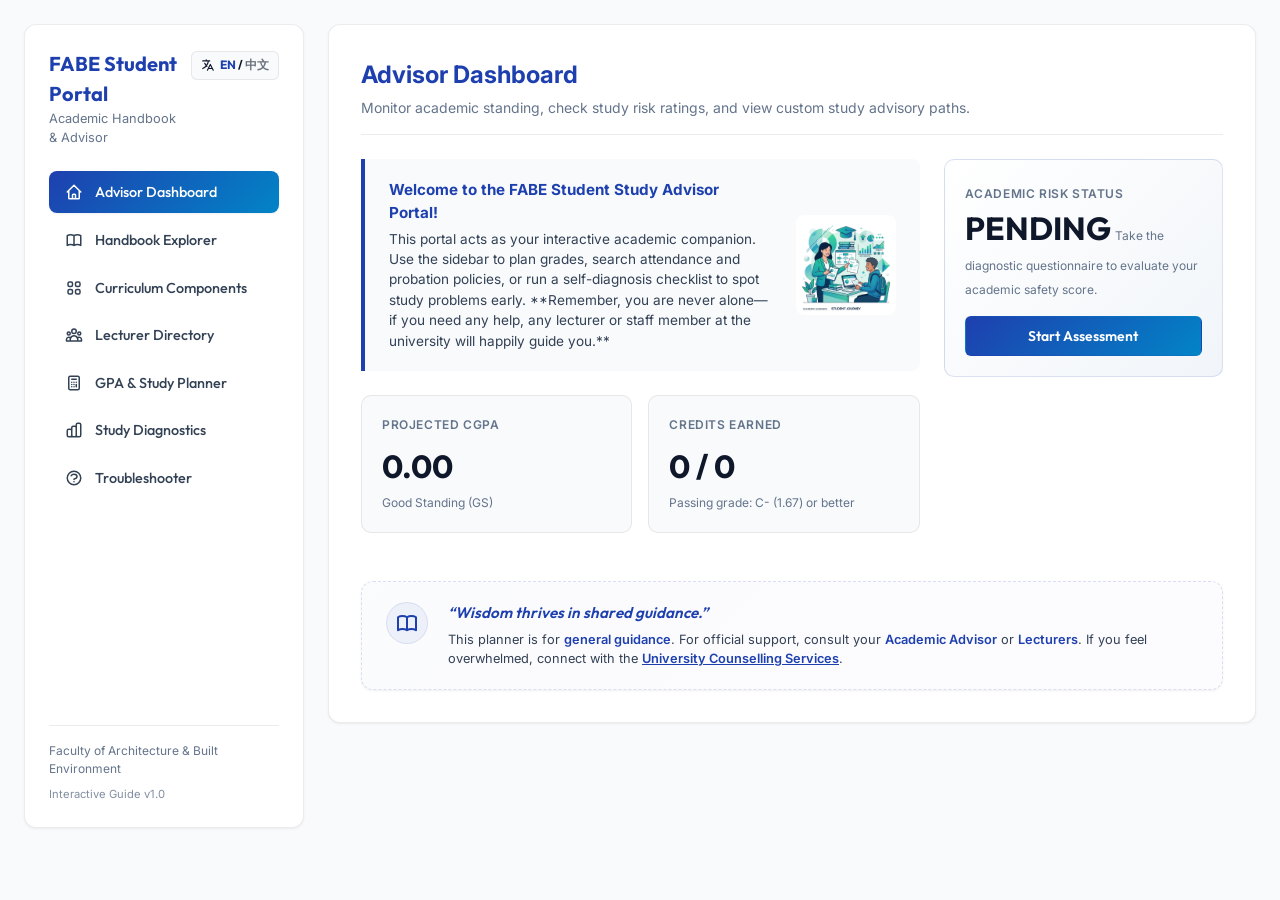
==== commit 855d0088: "Update language toggle, complete EN/ZH translations, and update HOP DAR staff profile" ====
--- a/Academic Handbook/index.html
+++ b/Academic Handbook/index.html
@@ -72,8 +72,8 @@
             </nav>
             
             <div class="sidebar-footer">
-                <div>Faculty of Architecture & Built Environment</div>
-                <div style="font-size: 0.7rem; opacity: 0.8;">Interactive Guide v1.0</div>
+                <div data-i18n="footer_faculty">Faculty of Architecture & Built Environment</div>
+                <div style="font-size: 0.7rem; opacity: 0.8;" data-i18n="footer_guide">Interactive Guide v1.0</div>
             </div>
         </aside>
 
@@ -177,31 +177,31 @@
                 <div class="curriculum-layout" style="display: flex; flex-direction: column; gap: 2rem;">
                     <!-- Overview section -->
                     <div style="background: linear-gradient(135deg, rgba(30, 64, 175, 0.02) 0%, rgba(109, 40, 217, 0.02) 100%); border: 1px solid var(--border-color); border-radius: 12px; padding: 1.5rem;">
-                        <h2 style="font-family: var(--font-heading); color: var(--text-primary); margin-bottom: 0.5rem; font-size: 1.4rem; font-weight: 700;">Curriculum Structure</h2>
+                        <h2 style="font-family: var(--font-heading); color: var(--text-primary); margin-bottom: 0.5rem; font-size: 1.4rem; font-weight: 700;" data-i18n="curr_struct_title">Curriculum Structure</h2>
                         <p style="font-size: 0.95rem; color: var(--text-secondary); line-height: 1.6; margin-bottom: 1.5rem;">
-                            Each academic program is composed of three main categories of subjects. Students must fulfill the credit requirements for all categories to be eligible for graduation.
+                            <span data-i18n="curr_struct_intro">Each academic program is composed of three main categories of subjects. Students must fulfill the credit requirements for all categories to be eligible for graduation.</span>
                         </p>
                         
                         <div class="curriculum-grid" style="display: grid; grid-template-columns: repeat(auto-fit, minmax(280px, 1fr)); gap: 1.25rem;">
                             <!-- Category 1 -->
                             <div class="stat-card" style="display: flex; flex-direction: column; gap: 0.5rem; height: 100%; border-color: rgba(30, 64, 175, 0.1); background: var(--bg-primary);">
-                                <h3 style="font-family: var(--font-heading); font-size: 1.1rem; color: var(--color-blue); font-weight: 700;">1. Core Courses</h3>
+                                <h3 style="font-family: var(--font-heading); font-size: 1.1rem; color: var(--color-blue); font-weight: 700;"><span data-i18n="curr_c1_title">1. Core Courses</span></h3>
                                 <p style="font-size: 0.85rem; color: var(--text-secondary); line-height: 1.5;">
-                                    These are compulsory major subjects that form the fundamental knowledge of your chosen field of study. The detailed list of core courses for each semester can be found in the <span style="font-weight: 600; color: var(--color-blue);">GPA & Study Planner</span> tab.
+                                    <span data-i18n="curr_c1_desc">These are compulsory major subjects that form the fundamental knowledge of your chosen field of study. The detailed list of core courses for each semester can be found in the GPA & Study Planner tab.</span>
                                 </p>
                             </div>
                             <!-- Category 2 -->
                             <div class="stat-card" style="display: flex; flex-direction: column; gap: 0.5rem; height: 100%; border-color: rgba(30, 64, 175, 0.1); background: var(--bg-primary);">
-                                <h3 style="font-family: var(--font-heading); font-size: 1.1rem; color: var(--color-emerald); font-weight: 700;">2. MPU / University Subjects</h3>
+                                <h3 style="font-family: var(--font-heading); font-size: 1.1rem; color: var(--color-emerald); font-weight: 700;"><span data-i18n="curr_c2_title">2. MPU / University Subjects</span></h3>
                                 <p style="font-size: 0.85rem; color: var(--text-secondary); line-height: 1.5;">
-                                    These are compulsory subjects mandated by the Ministry of Higher Education Malaysia. All students must pass these subjects. The specific requirements and subject options for Diploma and Bachelor programs are detailed below on this page.
+                                    <span data-i18n="curr_c2_desc">These are compulsory subjects mandated by the Ministry of Higher Education Malaysia. All students must pass these subjects. The specific requirements and subject options for Diploma and Bachelor programs are detailed below on this page.</span>
                                 </p>
                             </div>
                             <!-- Category 3 -->
                             <div class="stat-card" style="display: flex; flex-direction: column; gap: 0.5rem; height: 100%; border-color: rgba(30, 64, 175, 0.1); background: var(--bg-primary);">
-                                <h3 style="font-family: var(--font-heading); font-size: 1.1rem; color: var(--color-amber); font-weight: 700;">3. Elective Courses</h3>
+                                <h3 style="font-family: var(--font-heading); font-size: 1.1rem; color: var(--color-amber); font-weight: 700;"><span data-i18n="curr_c3_title">3. Elective Courses</span></h3>
                                 <p style="font-size: 0.85rem; color: var(--text-secondary); line-height: 1.5;">
-                                    These courses allow students to explore specific areas of interest within their broader field. Students can choose from a predefined list of subjects to meet the elective credit requirements.
+                                    <span data-i18n="curr_c3_desc">These courses allow students to explore specific areas of interest within their broader field. Students can choose from a predefined list of subjects to meet the elective credit requirements.</span>
                                 </p>
                             </div>
                         </div>
@@ -209,9 +209,9 @@
 
                     <!-- Graduation Progress Section -->
                     <div style="border: 1px solid var(--border-color); border-radius: 12px; padding: 1.5rem; background: var(--bg-secondary);">
-                        <h2 style="font-family: var(--font-heading); color: var(--text-primary); margin-bottom: 0.5rem; font-size: 1.4rem; font-weight: 700;">Tracking Graduation Progress</h2>
+                        <h2 style="font-family: var(--font-heading); color: var(--text-primary); margin-bottom: 0.5rem; font-size: 1.4rem; font-weight: 700;" data-i18n="curr_breakdown_title">Tracking Graduation Progress</h2>
                         <p style="font-size: 0.95rem; color: var(--text-secondary); line-height: 1.6; margin-bottom: 1rem;">
-                            To graduate, a student must successfully complete all required credits from the three subject categories. Select a program below to inspect its credit distribution.
+                            <span data-i18n="curr_breakdown_intro">To graduate, a student must successfully complete all required credits from the three subject categories. Select a program below to inspect its credit distribution.</span>
                         </p>
 
                         <!-- Program Selectors -->
@@ -227,9 +227,9 @@
 
                     <!-- MPU Details Section -->
                     <div style="border: 1px solid var(--border-color); border-radius: 12px; padding: 1.5rem; background: var(--bg-secondary);">
-                        <h2 style="font-family: var(--font-heading); color: var(--text-primary); margin-bottom: 0.5rem; font-size: 1.4rem; font-weight: 700;">MPU / University Subjects Details</h2>
+                        <h2 style="font-family: var(--font-heading); color: var(--text-primary); margin-bottom: 0.5rem; font-size: 1.4rem; font-weight: 700;" data-i18n="curr_mpu_header">MPU / University Subjects Details</h2>
                         <p style="font-size: 0.95rem; color: var(--text-secondary); line-height: 1.6; margin-bottom: 1rem;">
-                            The tables below show the required subjects and selection rules for each program level.
+                            <span data-i18n="curr_mpu_intro">The tables below show the required subjects and selection rules for each program level.</span>
                         </p>
 
                         <!-- Student Category Selectors -->
@@ -249,8 +249,8 @@
                             <svg width="24" height="24" fill="none" stroke="currentColor" stroke-width="2" viewBox="0 0 24 24"><path stroke-linecap="round" stroke-linejoin="round" d="M12 6.253v13m0-13C10.832 5.477 9.246 5 7.5 5S4.168 5.477 3 6.253v13C4.168 18.477 5.754 18 7.5 18s3.332.477 4.5 1.253m0-13C13.168 5.477 14.754 5 16.5 5c1.747 0 3.332.477 4.5 1.253v13C19.832 18.477 18.247 18 16.5 18c-1.746 0-3.332.477-4.5 1.253"/></svg>
                         </div>
                         <div class="wisdom-content">
-                            <p class="wisdom-text">“Wisdom thrives in shared guidance.”</p>
-                            <p class="wisdom-disclaimer">This planner is for <strong>general guidance</strong>. For official support, consult your <strong>Academic Advisor</strong> or <strong>Lecturers</strong>. If you feel overwhelmed, connect with the <a href="https://klust.edu.my/current-students/klust-counselling-services/" target="_blank" style="color: var(--color-blue); font-weight: 600; text-decoration: underline;">University Counselling Services</a>.</p>
+                            <p class="wisdom-text" data-i18n="wisdom_quote">“Wisdom thrives in shared guidance.”</p>
+                            <p class="wisdom-disclaimer" data-i18n="wisdom_disclaimer">This planner is for <strong>general guidance</strong>. For official support, consult your <strong>Academic Advisor</strong> or <strong>Lecturers</strong>. If you feel overwhelmed, connect with the <a href="https://klust.edu.my/current-students/klust-counselling-services/" target="_blank" style="color: var(--color-blue); font-weight: 600; text-decoration: underline;">University Counselling Services</a>.</p>
                         </div>
                     </div>
                 </div>
@@ -297,18 +297,18 @@
                     <!-- Setup and Import Row -->
                     <div class="setup-card">
                         <div class="form-group">
-                            <label for="planner-program-select">Load Syllabus Template</label>
+                            <label for="planner-program-select" data-i18n="planner_load_label">Load Syllabus Template</label>
                             <select class="select-input" id="planner-program-select">
                                 <!-- Populated dynamically -->
                             </select>
                         </div>
                         <div style="margin-left: auto; display: flex; gap: 0.5rem;">
-                            <button class="btn btn-secondary" id="btn-clear-planner">Reset Planner</button>
+                            <button class="btn btn-secondary" id="btn-clear-planner"><span data-i18n="planner_btn_reset">Reset Planner</span></button>
                             <button class="btn btn-accent" id="btn-print-planner">
                                 <svg width="16" height="16" fill="none" stroke="currentColor" stroke-width="2" viewBox="0 0 24 24"><path stroke-linecap="round" stroke-linejoin="round" d="M17 17h2a2 2 0 002-2v-4a2 2 0 00-2-2H5a2 2 0 00-2 2v4a2 2 0 002 2h2m2 4h10a2 2 0 002-2v-4a2 2 0 00-2-2H9a2 2 0 00-2 2v4a2 2 0 002 2zm8-12V5a2 2 0 00-2-2H9a2 2 0 00-2 2v4h10z"/></svg>
-                                Print Plan
+                                <span data-i18n="planner_btn_print">Print Plan</span>
                             </button>
-                            <button class="btn btn-primary" id="btn-add-semester">+ Add Semester</button>
+                            <button class="btn btn-primary" id="btn-add-semester"><span data-i18n="planner_btn_add_sem">+ Add Semester</span></button>
                         </div>
                     </div>
 
@@ -341,8 +341,8 @@
                         <svg width="24" height="24" fill="none" stroke="currentColor" stroke-width="2" viewBox="0 0 24 24"><path stroke-linecap="round" stroke-linejoin="round" d="M12 6.253v13m0-13C10.832 5.477 9.246 5 7.5 5S4.168 5.477 3 6.253v13C4.168 18.477 5.754 18 7.5 18s3.332.477 4.5 1.253m0-13C13.168 5.477 14.754 5 16.5 5c1.747 0 3.332.477 4.5 1.253v13C19.832 18.477 18.247 18 16.5 18c-1.746 0-3.332.477-4.5 1.253"/></svg>
                     </div>
                     <div class="wisdom-content">
-                        <p class="wisdom-text">“Wisdom thrives in shared guidance.”</p>
-                        <p class="wisdom-disclaimer">This planner is for <strong>general guidance</strong>. For official support, consult your <strong>Academic Advisor</strong> or <strong>Lecturers</strong>. If you feel overwhelmed, connect with the <a href="https://klust.edu.my/current-students/klust-counselling-services/" target="_blank" style="color: var(--color-blue); font-weight: 600; text-decoration: underline;">University Counselling Services</a>.</p>
+                        <p class="wisdom-text" data-i18n="wisdom_quote">“Wisdom thrives in shared guidance.”</p>
+                        <p class="wisdom-disclaimer" data-i18n="wisdom_disclaimer">This planner is for <strong>general guidance</strong>. For official support, consult your <strong>Academic Advisor</strong> or <strong>Lecturers</strong>. If you feel overwhelmed, connect with the <a href="https://klust.edu.my/current-students/klust-counselling-services/" target="_blank" style="color: var(--color-blue); font-weight: 600; text-decoration: underline;">University Counselling Services</a>.</p>
                     </div>
                 </div>
             </div>
@@ -358,11 +358,11 @@
                 <div class="survey-screen" id="survey-intro">
                     <div style="text-align: center; max-width: 600px; margin: 3rem auto;">
                         <svg width="64" height="64" fill="none" stroke="var(--color-blue)" viewBox="0 0 24 24" style="margin-bottom: 1.5rem;"><path stroke-linecap="round" stroke-linejoin="round" stroke-width="1.5" d="M9 5H7a2 2 0 00-2 2v12a2 2 0 002 2h10a2 2 0 002-2V7a2 2 0 00-2-2h-2M9 5a2 2 0 002 2h2a2 2 0 002-2M9 5a2 2 0 012-2h2a2 2 0 012 2m-3 7h3m-3 4h3m-6-4h.01M9 16h.01"/></svg>
-                        <h3 style="font-family: var(--font-heading); font-size: 1.5rem; margin-bottom: 0.75rem;">Study Habits & Risk Assessment</h3>
+                        <h3 style="font-family: var(--font-heading); font-size: 1.5rem; margin-bottom: 0.75rem;"><span data-i18n="diag_intro_title">Study Habits & Risk Assessment</span></h3>
                         <p style="color: var(--text-secondary); line-height: 1.6; margin-bottom: 1.5rem;">
-                            Answer 7 simple questions about your class attendance, submissions, time management, and study environment. We will analyze your inputs and generate a customized action plan with recommendations from the Academic Handbook.
+                            <span data-i18n="diag_intro_body">Answer 7 simple questions about your class attendance, submissions, time management, and study environment. We will analyze your inputs and generate a customized action plan with recommendations from the Academic Handbook.</span>
                         </p>
-                        <button class="btn btn-primary" id="btn-start-survey">Begin Assessment</button>
+                        <button class="btn btn-primary" id="btn-start-survey"><span data-i18n="diag_btn_begin">Begin Assessment</span></button>
                     </div>
                 </div>
 
@@ -381,8 +381,8 @@
                         </div>
 
                         <div class="wizard-actions">
-                            <button class="btn btn-secondary" id="btn-survey-prev" disabled>Back</button>
-                            <button class="btn btn-primary" id="btn-survey-next" disabled>Next</button>
+                            <button class="btn btn-secondary" id="btn-survey-prev" disabled><span data-i18n="diag_btn_back">Back</span></button>
+                            <button class="btn btn-primary" id="btn-survey-next" disabled><span data-i18n="diag_btn_next">Next</span></button>
                         </div>
                     </div>
                 </div>
@@ -412,8 +412,8 @@
                                 <svg width="24" height="24" fill="none" stroke="currentColor" stroke-width="2" viewBox="0 0 24 24"><path stroke-linecap="round" stroke-linejoin="round" d="M12 6.253v13m0-13C10.832 5.477 9.246 5 7.5 5S4.168 5.477 3 6.253v13C4.168 18.477 5.754 18 7.5 18s3.332.477 4.5 1.253m0-13C13.168 5.477 14.754 5 16.5 5c1.747 0 3.332.477 4.5 1.253v13C19.832 18.477 18.247 18 16.5 18c-1.746 0-3.332.477-4.5 1.253"/></svg>
                             </div>
                             <div class="wisdom-content">
-                                <p class="wisdom-text">“Wisdom thrives in shared guidance.”</p>
-                                <p class="wisdom-disclaimer">This planner is for <strong>general guidance</strong>. For official support, consult your <strong>Academic Advisor</strong> or <strong>Lecturers</strong>. If you feel overwhelmed, connect with the <a href="https://klust.edu.my/current-students/klust-counselling-services/" target="_blank" style="color: var(--color-blue); font-weight: 600; text-decoration: underline;">University Counselling Services</a>.</p>
+                                <p class="wisdom-text" data-i18n="wisdom_quote">“Wisdom thrives in shared guidance.”</p>
+                                <p class="wisdom-disclaimer" data-i18n="wisdom_disclaimer">This planner is for <strong>general guidance</strong>. For official support, consult your <strong>Academic Advisor</strong> or <strong>Lecturers</strong>. If you feel overwhelmed, connect with the <a href="https://klust.edu.my/current-students/klust-counselling-services/" target="_blank" style="color: var(--color-blue); font-weight: 600; text-decoration: underline;">University Counselling Services</a>.</p>
                             </div>
                         </div>
 
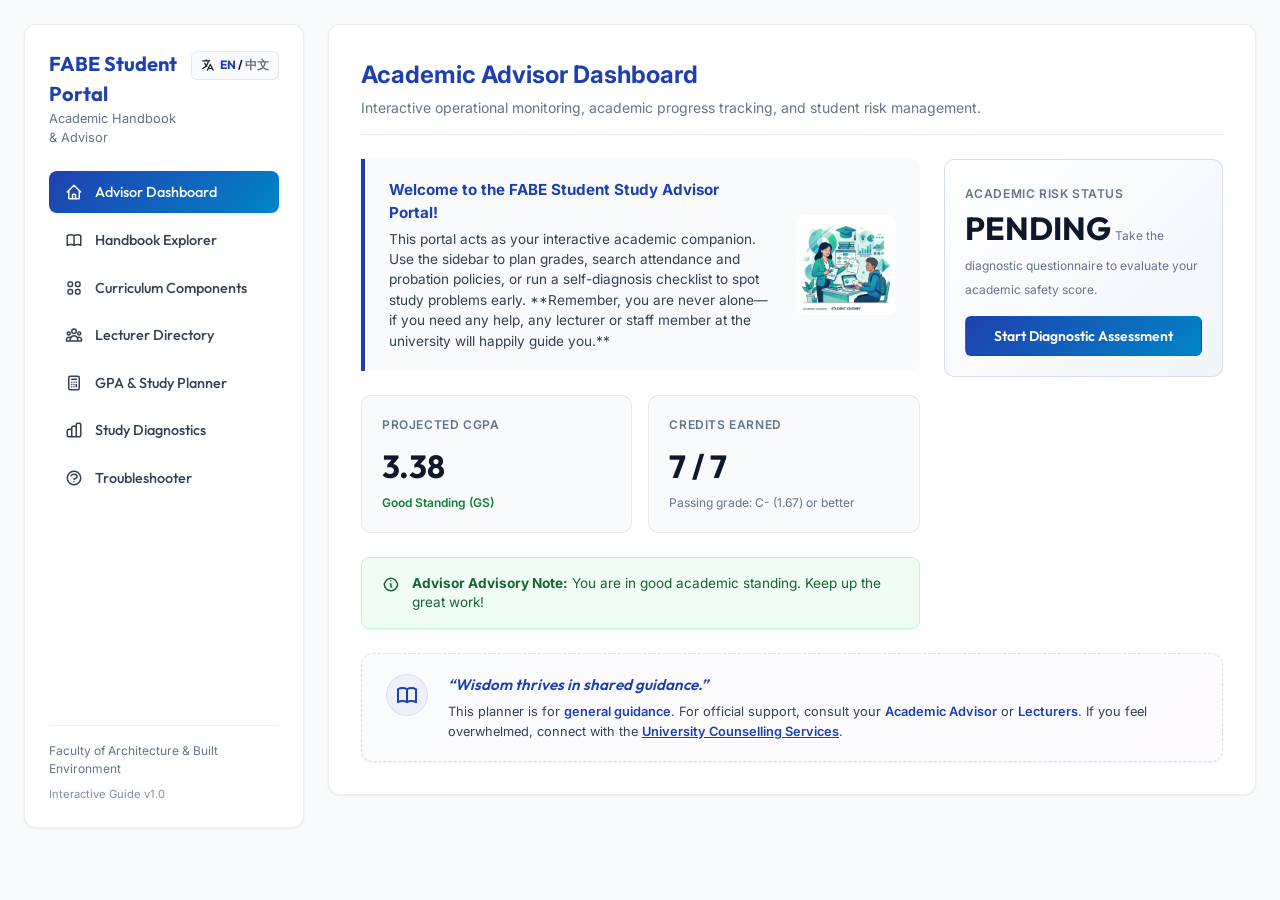
==== commit 07b06863: "Fix button click event listeners and undefined renderCurriculumComponents reference" ====
--- a/Academic Handbook/index.html
+++ b/Academic Handbook/index.html
@@ -17,7 +17,7 @@
                         <h2 data-i18n="portal_title">FABE Student Portal</h2>
                         <p data-i18n="portal_subtitle">Academic Handbook & Advisor</p>
                     </div>
-                    <button id="btn-lang-toggle" type="button" onclick="window.toggleLanguage && window.toggleLanguage(event)" class="btn btn-secondary" style="padding: 0.3rem 0.55rem; font-size: 0.75rem; font-weight: 700; border-radius: 6px; display: flex; align-items: center; gap: 0.35rem; background: var(--bg-primary); border: 1px solid var(--border-color); color: var(--text-primary); cursor: pointer; transition: all 0.2s ease; flex-shrink: 0; margin-top: 2px;" title="Switch Language / 切换语言">
+                    <button id="btn-lang-toggle" type="button" class="btn btn-secondary" style="padding: 0.3rem 0.55rem; font-size: 0.75rem; font-weight: 700; border-radius: 6px; display: flex; align-items: center; gap: 0.35rem; background: var(--bg-primary); border: 1px solid var(--border-color); color: var(--text-primary); cursor: pointer; transition: all 0.2s ease; flex-shrink: 0; margin-top: 2px;" title="Switch Language / 切换语言">
                         <svg width="14" height="14" fill="none" stroke="currentColor" viewBox="0 0 24 24" style="pointer-events: none;"><path stroke-linecap="round" stroke-linejoin="round" stroke-width="2" d="M3 5h12M9 3v2m1.048 9.5A18.022 18.022 0 016.412 9m6.088 9h7M11 21l5-10 5 10M12.751 5C11.783 10.77 8.07 15.61 3 18.129"/></svg>
                         <span id="lang-toggle-label" style="pointer-events: none;"><strong style="color: var(--color-blue);">EN</strong> / <span style="opacity: 0.6;">中文</span></span>
                     </button>
